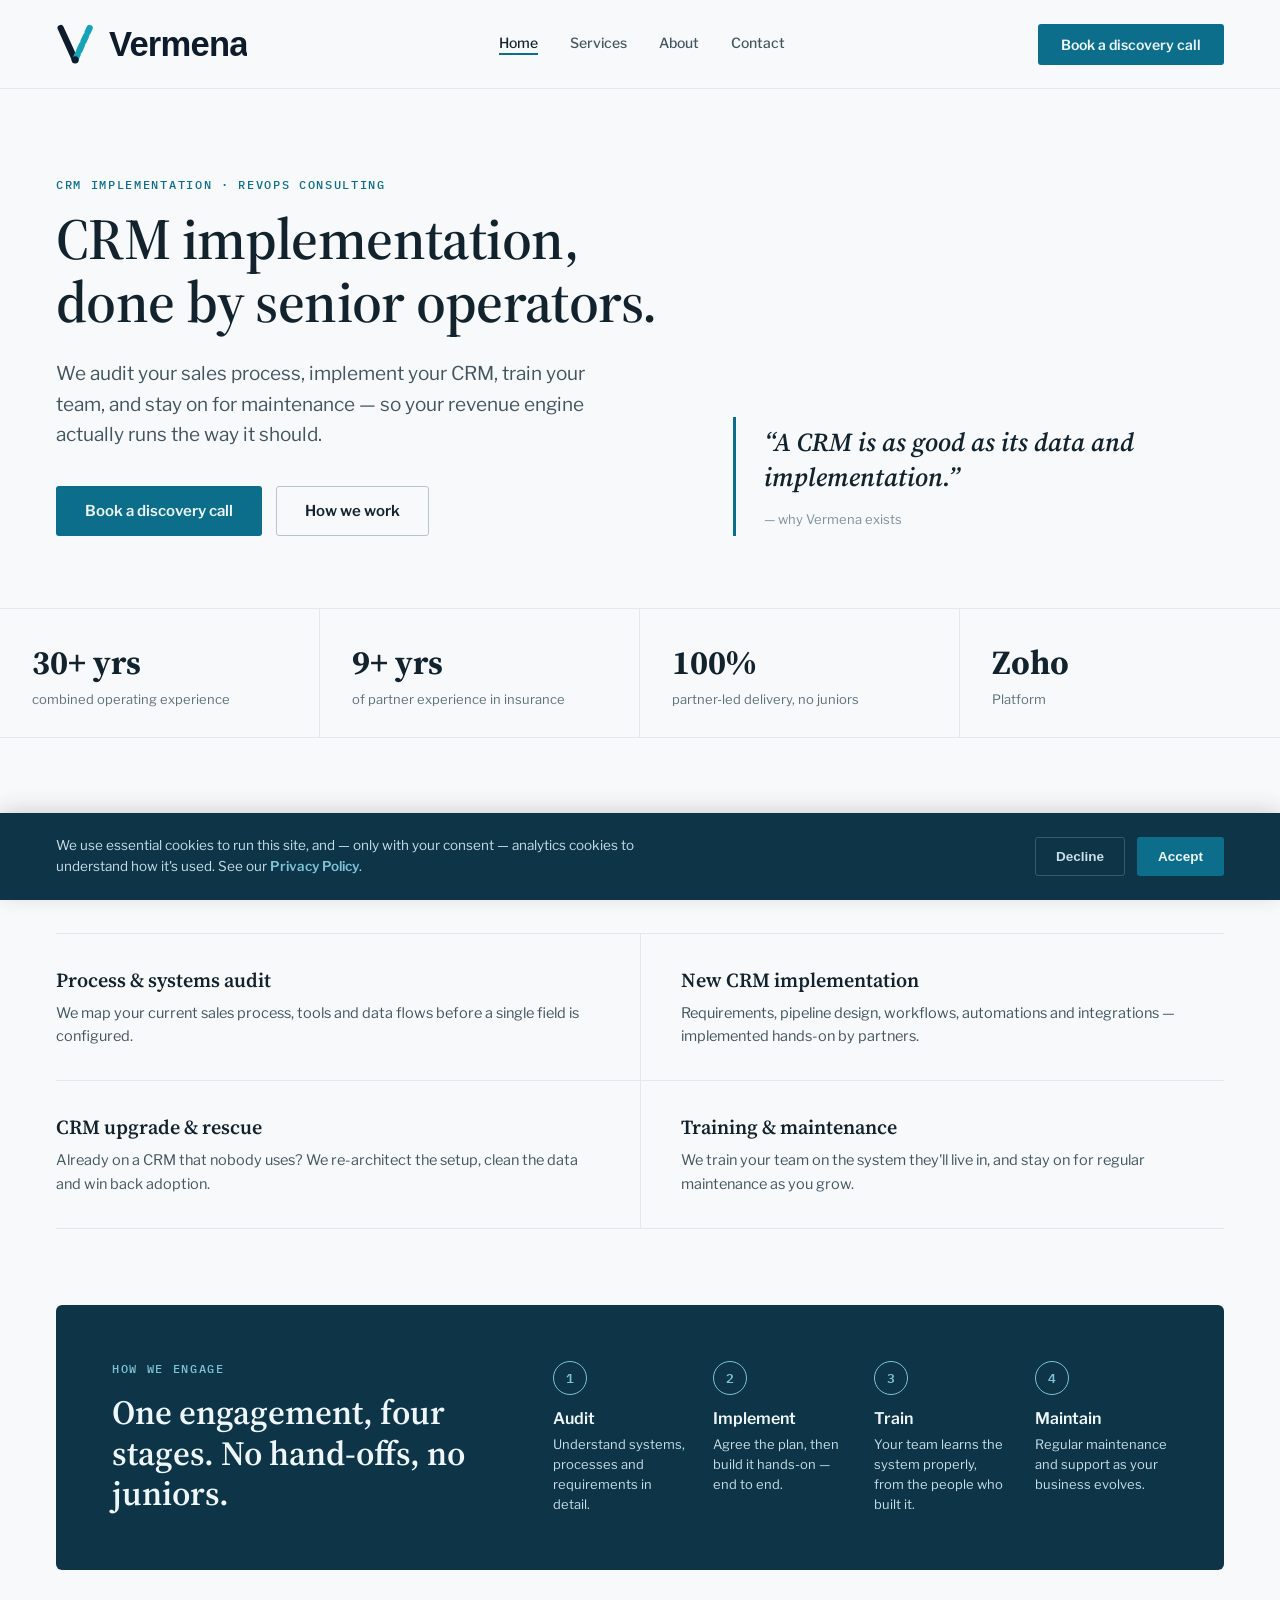
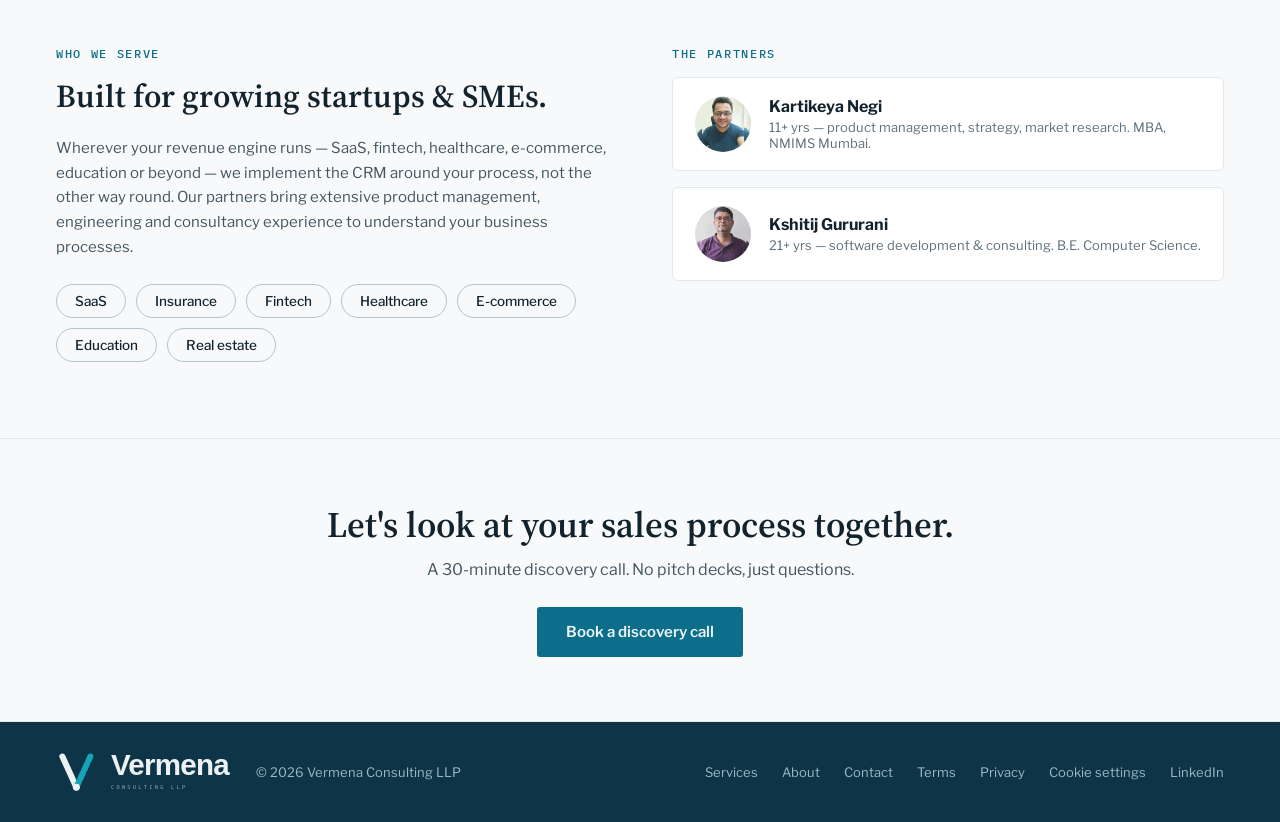
==== index.html @ 78767526 "Vermena website: Option 4 design, SEO, legal pages, Zoho CRM contact form" ====
<!DOCTYPE html>
<html lang="en">
<head>
<meta charset="utf-8">
<meta name="viewport" content="width=device-width, initial-scale=1">
<title>Vermena Consulting — CRM Implementation &amp; RevOps Consulting</title>
<meta name="description" content="CRM implementation, done by senior operators. We audit your sales process, implement your CRM, train your team, and stay on for maintenance.">
<meta name="robots" content="index, follow">
<link rel="canonical" href="https://vermena.in/">

<link rel="icon" type="image/svg+xml" href="assets/favicon.svg">
<link rel="icon" type="image/png" sizes="32x32" href="assets/favicon/favicon-32x32.png">
<link rel="icon" type="image/png" sizes="16x16" href="assets/favicon/favicon-16x16.png">
<link rel="shortcut icon" href="favicon.ico">
<link rel="apple-touch-icon" sizes="180x180" href="assets/favicon/apple-touch-icon.png">
<link rel="manifest" href="site.webmanifest">
<meta name="theme-color" content="#0d6e8c">

<meta property="og:type" content="website">
<meta property="og:site_name" content="Vermena Consulting">
<meta property="og:locale" content="en_IN">
<meta property="og:url" content="https://vermena.in/">
<meta property="og:title" content="Vermena Consulting — CRM Implementation &amp; RevOps Consulting">
<meta property="og:description" content="CRM implementation, done by senior operators. We audit your sales process, implement your CRM, train your team, and stay on for maintenance.">
<meta property="og:image" content="https://vermena.in/assets/og-image.png">
<meta property="og:image:width" content="1200">
<meta property="og:image:height" content="630">
<meta property="og:image:alt" content="Vermena Consulting — CRM implementation, done by senior operators.">

<meta name="twitter:card" content="summary_large_image">
<meta name="twitter:title" content="Vermena Consulting — CRM Implementation &amp; RevOps Consulting">
<meta name="twitter:description" content="CRM implementation, done by senior operators. We audit your sales process, implement your CRM, train your team, and stay on for maintenance.">
<meta name="twitter:image" content="https://vermena.in/assets/og-image.png">

<link rel="preconnect" href="https://fonts.googleapis.com">
<link href="https://fonts.googleapis.com/css2?family=Source+Serif+4:opsz,wght@8..60,400;8..60,600;8..60,700&family=Libre+Franklin:wght@400;500;600;700&family=IBM+Plex+Mono:wght@400;500;600&display=swap" rel="stylesheet">
<link rel="stylesheet" href="css/style.css">
</head>
<body>

<header class="site-header">
  <a class="logo" href="index.html"><img src="assets/vermena-logo.svg" alt="Vermena Consulting"></a>
  <nav class="site-nav">
    <a href="index.html" class="active">Home</a>
    <a href="services.html">Services</a>
    <a href="about.html">About</a>
    <a href="contact.html">Contact</a>
  </nav>
  <a href="contact.html" class="btn btn-primary btn-small">Book a discovery call</a>
</header>

<section class="hero">
  <div>
    <div class="eyebrow">CRM IMPLEMENTATION · REVOPS CONSULTING</div>
    <h1>CRM implementation, done by senior operators.</h1>
    <p class="lead">We audit your sales process, implement your CRM, train your team, and stay on for maintenance — so your revenue engine actually runs the way it should.</p>
    <div class="hero-actions">
      <a href="contact.html" class="btn btn-primary">Book a discovery call</a>
      <a href="#how-we-engage" class="btn btn-outline">How we work</a>
    </div>
  </div>
  <div class="hero-quote">
    <p>&ldquo;A CRM is as good as its data and implementation.&rdquo;</p>
    <span>— why Vermena exists</span>
  </div>
</section>

<div class="stat-bar grid-4">
  <div class="stat"><div class="num">30+ yrs</div><div class="label">combined operating experience</div></div>
  <div class="stat"><div class="num">9+ yrs</div><div class="label">of partner experience in insurance</div></div>
  <div class="stat"><div class="num">100%</div><div class="label">partner-led delivery, no juniors</div></div>
  <div class="stat"><div class="num">Zoho</div><div class="label">Platform</div></div>
</div>

<section class="section">
  <div class="eyebrow">WHAT WE DO</div>
  <h2 style="font:600 38px/1.15 'Source Serif 4',serif;margin:0 0 44px;max-width:620px">RevOps &amp; CRM services, end to end.</h2>
  <div class="grid-2" style="gap:0;border-top:1px solid var(--border)">
    <div class="service-cell">
      <h3>Process &amp; systems audit</h3>
      <p>We map your current sales process, tools and data flows before a single field is configured.</p>
    </div>
    <div class="service-cell">
      <h3>New CRM implementation</h3>
      <p>Requirements, pipeline design, workflows, automations and integrations — implemented hands-on by partners.</p>
    </div>
    <div class="service-cell">
      <h3>CRM upgrade &amp; rescue</h3>
      <p>Already on a CRM that nobody uses? We re-architect the setup, clean the data and win back adoption.</p>
    </div>
    <div class="service-cell">
      <h3>Training &amp; maintenance</h3>
      <p>We train your team on the system they'll live in, and stay on for regular maintenance as you grow.</p>
    </div>
  </div>
</section>

<section class="section" style="padding-top:0" id="how-we-engage">
  <div class="navy-panel engage-banner">
    <div>
      <div class="eyebrow eyebrow--on-navy">HOW WE ENGAGE</div>
      <h2>One engagement, four stages. No hand-offs, no juniors.</h2>
    </div>
    <div class="engage-steps">
      <div><div class="num-circle">1</div><div class="step-title">Audit</div><p>Understand systems, processes and requirements in detail.</p></div>
      <div><div class="num-circle">2</div><div class="step-title">Implement</div><p>Agree the plan, then build it hands-on — end to end.</p></div>
      <div><div class="num-circle">3</div><div class="step-title">Train</div><p>Your team learns the system properly, from the people who built it.</p></div>
      <div><div class="num-circle">4</div><div class="step-title">Maintain</div><p>Regular maintenance and support as your business evolves.</p></div>
    </div>
  </div>
</section>

<section class="section" style="padding-top:0">
  <div class="grid-2">
    <div>
      <div class="eyebrow">WHO WE SERVE</div>
      <h2 style="font:600 32px/1.2 'Source Serif 4',serif;margin:0 0 20px">Built for growing startups &amp; SMEs.</h2>
      <p style="font-size:15px;line-height:1.65;color:var(--muted);margin:0 0 24px">Wherever your revenue engine runs — SaaS, fintech, healthcare, e-commerce, education or beyond — we implement the CRM around your process, not the other way round. Our partners bring extensive product management, engineering and consultancy experience to understand your business processes.</p>
      <div style="display:flex;flex-wrap:wrap;gap:10px">
        <span class="pill">SaaS</span>
        <span class="pill">Insurance</span>
        <span class="pill">Fintech</span>
        <span class="pill">Healthcare</span>
        <span class="pill">E-commerce</span>
        <span class="pill">Education</span>
        <span class="pill">Real estate</span>
      </div>
    </div>
    <div>
      <div class="eyebrow">THE PARTNERS</div>
      <div style="display:grid;gap:16px">
        <div class="partner-row">
          <img src="assets/kartikeya.jpeg" alt="Kartikeya Negi">
          <div><div class="name">Kartikeya Negi</div><div class="role">11+ yrs — product management, strategy, market research. MBA, NMIMS Mumbai.</div></div>
        </div>
        <div class="partner-row">
          <img src="assets/kshitij.jpeg" alt="Kshitij Gururani">
          <div><div class="name">Kshitij Gururani</div><div class="role">21+ yrs — software development &amp; consulting. B.E. Computer Science.</div></div>
        </div>
      </div>
    </div>
  </div>
</section>

<section class="section--bordered section--tight section--center" style="border-top:1px solid var(--border)">
  <div class="cta-band">
    <h2>Let's look at your sales process together.</h2>
    <p>A 30-minute discovery call. No pitch decks, just questions.</p>
    <a href="contact.html" class="btn btn-primary">Book a discovery call</a>
  </div>
</section>

<footer class="site-footer">
  <div class="footer-brand">
    <img src="assets/vermena-logo-full-light.svg" alt="Vermena Consulting LLP">
    <span>© 2026 Vermena Consulting LLP</span>
  </div>
  <div class="footer-links">
    <a href="services.html">Services</a>
    <a href="about.html">About</a>
    <a href="contact.html">Contact</a>
    <a href="terms.html">Terms</a>
    <a href="privacy.html">Privacy</a>
    <a href="#" onclick="window.vermenaOpenCookieSettings(event)">Cookie settings</a>
    <a href="https://www.linkedin.com/company/vermena-consulting" target="_blank" rel="noopener">LinkedIn</a>
  </div>
</footer>

<div id="cookie-banner" class="cookie-banner" hidden role="dialog" aria-label="Cookie consent">
  <p>We use essential cookies to run this site, and — only with your consent — analytics cookies to understand how it's used. See our <a href="privacy.html">Privacy Policy</a>.</p>
  <div class="cookie-banner-actions">
    <button type="button" id="cookie-decline" class="btn btn-outline">Decline</button>
    <button type="button" id="cookie-accept" class="btn btn-primary">Accept</button>
  </div>
</div>
<script src="js/cookie-consent.js"></script>

</body>
</html>
---- css/style.css ----
/* ===== Vermena Consulting — Option 4 design system ===== */

:root{
  --bg:#f7f9fa;
  --text:#13232e;
  --muted:#43555f;
  --muted-2:#5d707b;
  --muted-3:#7e909b;
  --border:#e2e9ed;
  --input-border:#d4dde2;
  --pill-border:#b6c4cc;
  --teal:#0d6e8c;
  --navy:#0d3547;
  --navy-text:#eef6f9;
  --navy-muted:#c8dee8;
  --navy-accent:#7fc2d8;
  --footer-muted:#9db8c4;
  --white:#fff;
}

*{box-sizing:border-box}
html{scroll-behavior:smooth}
body{
  margin:0;
  background:var(--bg);
  color:var(--text);
  font-family:'Libre Franklin',sans-serif;
}
a{color:inherit}
img{max-width:100%}

.eyebrow{
  font:500 12px 'IBM Plex Mono',monospace;
  letter-spacing:.14em;
  color:var(--teal);
  margin-bottom:16px;
  text-transform:uppercase;
}
.eyebrow--on-navy{color:var(--navy-accent)}

.btn{
  display:inline-block;
  text-decoration:none;
  font-size:15px;
  font-weight:600;
  padding:15px 28px;
  border-radius:3px;
  border:1px solid transparent;
  cursor:pointer;
}
.btn-primary{background:var(--teal);color:var(--navy-text)}
.btn-primary:hover{opacity:.9}
.btn-outline{color:var(--text);border-color:var(--pill-border);background:transparent}
.btn-outline:hover{background:rgba(0,0,0,.03)}
.btn-small{font-size:14px;padding:11px 22px}

/* Header */
.site-header{
  display:flex;
  align-items:center;
  justify-content:space-between;
  padding:22px 56px;
  border-bottom:1px solid var(--border);
  flex-wrap:wrap;
  gap:16px;
}
.site-header .logo img{height:44px;display:block}
.site-nav{
  display:flex;
  gap:32px;
  font-size:14px;
  font-weight:500;
  flex-wrap:wrap;
}
.site-nav a{text-decoration:none;color:var(--muted)}
.site-nav a.active{color:var(--text);border-bottom:2px solid var(--teal);padding-bottom:2px}

/* Footer */
.site-footer{
  background:var(--navy);
  color:var(--footer-muted);
  padding:28px 56px;
  display:flex;
  justify-content:space-between;
  align-items:center;
  font-size:13px;
  flex-wrap:wrap;
  gap:16px;
}
.site-footer .footer-brand{display:flex;align-items:center;gap:18px}
.site-footer .footer-brand img{height:44px;display:block}
.site-footer .footer-links{display:flex;gap:24px;flex-wrap:wrap}
.site-footer a{text-decoration:none;color:var(--footer-muted)}

/* Sections & layout helpers */
.section{padding:76px 56px}
.section--bordered{border-bottom:1px solid var(--border)}
.section--tight{padding:64px 56px}
.section--center{text-align:center}

.grid-2{display:grid;grid-template-columns:1fr 1fr;gap:64px}
.grid-4{display:grid;grid-template-columns:repeat(4,1fr)}

h1,h2,h3{font-family:'Source Serif 4',serif;margin:0}

.navy-panel{
  background:var(--navy);
  color:var(--navy-text);
  border-radius:6px;
  padding:56px;
}

.pill{
  border:1px solid var(--pill-border);
  border-radius:999px;
  padding:8px 18px;
  font-size:13.5px;
  font-weight:500;
  display:inline-block;
}

.card{
  background:var(--white);
  border:1px solid var(--border);
  border-radius:6px;
}

/* ---- Hero (home & about) ---- */
.hero{
  padding:88px 56px 72px;
  display:grid;
  grid-template-columns:1.25fr 1fr;
  gap:64px;
  align-items:end;
}
.hero h1{font:600 58px/1.08 'Source Serif 4',serif;letter-spacing:-.01em;margin:0 0 26px}
.hero p.lead{font-size:19px;line-height:1.6;color:var(--muted);margin:0 0 36px;max-width:540px}
.hero-actions{display:flex;gap:14px;flex-wrap:wrap}
.hero-quote{border-left:3px solid var(--teal);padding:8px 0 8px 28px}
.hero-quote p{font:600 26px/1.35 'Source Serif 4',serif;font-style:italic;margin:0 0 14px}
.hero-quote span{font-size:13px;color:var(--muted-3)}

/* ---- Stat bar (home) ---- */
.stat-bar{border-top:1px solid var(--border);border-bottom:1px solid var(--border)}
.stat-bar .stat{padding:30px 32px;border-right:1px solid var(--border)}
.stat-bar .stat:last-child{border-right:none}
.stat .num{font:700 34px 'Source Serif 4',serif}
.stat .label{font-size:13px;color:var(--muted-2);margin-top:6px}

/* ---- What we do grid (home) ---- */
.service-cell{padding:32px 40px 32px 0;border-bottom:1px solid var(--border)}
.service-cell:nth-child(even){padding:32px 0 32px 40px;border-left:1px solid var(--border)}
.service-cell h3{font:600 20px 'Source Serif 4',serif;margin:0 0 8px}
.service-cell p{font-size:14.5px;line-height:1.6;color:var(--muted);margin:0}

/* ---- Engagement banner (numbered steps) ---- */
.engage-banner{display:grid;grid-template-columns:1fr 1.6fr;gap:56px}
.engage-banner h2{font:600 34px/1.2 'Source Serif 4',serif}
.engage-steps{display:grid;grid-template-columns:repeat(4,1fr);gap:28px}
.engage-steps .num-circle{
  width:34px;height:34px;border:1.5px solid var(--navy-accent);border-radius:50%;
  display:flex;align-items:center;justify-content:center;
  font:600 13px 'IBM Plex Mono',monospace;color:var(--navy-accent);margin-bottom:14px;
}
.engage-steps .step-title{font-weight:600;font-size:16px;margin-bottom:6px}
.engage-steps p{font-size:13px;line-height:1.55;color:var(--navy-muted);margin:0}

/* ---- Partners ---- */
.partner-row{display:flex;gap:18px;align-items:center;border:1px solid var(--border);border-radius:6px;padding:18px 22px;background:var(--white)}
.partner-row img{width:56px;height:56px;border-radius:50%;object-fit:cover;flex:none}
.partner-row .name{font-weight:700;font-size:16px}
.partner-row .role{font-size:13px;color:var(--muted-2);margin-top:3px}

.partner-card{background:var(--white);border:1px solid var(--border);border-radius:6px;padding:36px}
.partner-card img{width:96px;height:96px;border-radius:50%;object-fit:cover;display:block;margin-bottom:22px}
.partner-card h3{font:600 24px 'Source Serif 4',serif;margin:0 0 6px}
.partner-card .role{font-size:13.5px;color:var(--teal);font-weight:600;margin-bottom:16px}
.partner-card p{font-size:14.5px;line-height:1.65;color:var(--muted);margin:0 0 18px}
.partner-card .tags{display:flex;gap:10px;flex-wrap:wrap}
.partner-card .tags .pill{padding:6px 14px;font-size:12.5px}

/* ---- CTA band ---- */
.cta-band h2{font:600 36px/1.2 'Source Serif 4',serif;margin:0 0 14px}
.cta-band p{font-size:16px;color:var(--muted);margin:0 0 28px}

/* ---- Services page ---- */
.services-hero{padding:80px 56px 64px}
.services-hero h1{font:600 52px/1.1 'Source Serif 4',serif;letter-spacing:-.01em;margin:0 0 22px;max-width:760px}
.services-hero p{font-size:18px;line-height:1.6;color:var(--muted);margin:0;max-width:620px}

.service-row{display:grid;grid-template-columns:180px 1fr;gap:48px;padding:48px 0;border-bottom:1px solid var(--border)}
.service-row:first-child{padding-top:0}
.service-row:last-child{border-bottom:none;padding-bottom:0}
.service-row .tag{font:500 12px 'IBM Plex Mono',monospace;letter-spacing:.14em;color:var(--teal);padding-top:6px}
.service-row .service-detail{display:grid;grid-template-columns:1fr 1fr;gap:48px}
.service-row h2{font:600 30px/1.15 'Source Serif 4',serif;margin:0 0 14px}
.service-row .service-detail > div:first-child p{font-size:15px;line-height:1.65;color:var(--muted);margin:0}
.checklist{display:grid;gap:10px;align-content:start}
.checklist div{display:flex;gap:12px;font-size:14.5px;background:var(--white);border:1px solid var(--border);border-radius:6px;padding:13px 18px}
.checklist span{color:var(--teal);font-weight:700}

/* ---- About page ---- */
.about-hero{padding:80px 56px 64px;display:grid;grid-template-columns:1.3fr 1fr;gap:64px;align-items:end}
.about-hero h1{font:600 50px/1.1 'Source Serif 4',serif;margin:0 0 22px;letter-spacing:-.01em}
.about-hero p.lead{font-size:17px;line-height:1.65;color:var(--muted);margin:0;max-width:560px}
.about-quote{border-left:3px solid var(--teal);padding:8px 0 8px 28px}
.about-quote p{font:600 24px/1.4 'Source Serif 4',serif;font-style:italic;margin:0 0 14px}
.about-quote span{font-size:13px;color:var(--muted-3)}

.how-we-work{display:grid;grid-template-columns:1fr 1.4fr;gap:56px;align-items:center}
.how-we-work h2{font:600 32px/1.2 'Source Serif 4',serif}
.how-we-work ul{display:grid;gap:18px;list-style:none;margin:0;padding:0}
.how-we-work li{display:flex;gap:16px;font-size:15px;line-height:1.6;color:var(--navy-muted)}
.how-we-work li .n{color:var(--navy-accent);font-weight:700;flex:none}

/* ---- Contact page ---- */
.contact-grid{padding:80px 56px;display:grid;grid-template-columns:1fr 1.1fr;gap:72px}
.contact-grid h1{font:600 48px/1.12 'Source Serif 4',serif;margin:0 0 22px;letter-spacing:-.01em}
.contact-grid > div:first-child > p.lead{font-size:17px;line-height:1.65;color:var(--muted);margin:0 0 36px}
.contact-methods{display:grid;gap:14px;margin-bottom:36px}
.contact-method{display:flex;gap:16px;align-items:center;background:var(--white);border:1px solid var(--border);border-radius:6px;padding:18px 22px}
.contact-method .label{font:600 11px 'IBM Plex Mono',monospace;color:var(--teal);width:64px;flex:none}
.contact-method a,.contact-method .value{text-decoration:none;font-size:15px;font-weight:600;color:var(--text)}
.contact-note{border-left:3px solid var(--teal);padding:6px 0 6px 24px}
.contact-note p{font-size:14.5px;line-height:1.6;color:var(--muted);margin:0}
.contact-note a{color:var(--teal);font-weight:600}

.contact-form-card{background:var(--white);border:1px solid var(--border);border-radius:6px;padding:44px}
.contact-form-card h2{font:600 26px 'Source Serif 4',serif;margin:0 0 28px}
.form-grid{display:grid;gap:20px}
.form-row-2{display:grid;grid-template-columns:1fr 1fr;gap:20px}
.field label{display:block;font-size:13px;font-weight:600;margin-bottom:8px}
.field input,.field textarea{
  width:100%;
  border:1px solid var(--input-border);
  border-radius:4px;
  padding:13px 16px;
  font-size:14px;
  font-family:inherit;
  color:var(--text);
  background:var(--white);
}
.field textarea{resize:vertical;min-height:88px}
.field input::placeholder,.field textarea::placeholder{color:var(--muted-3)}
.form-note{font-size:12.5px;color:var(--muted-3);margin:0;text-align:center}

/* ===== Responsive ===== */
@media (max-width:900px){
  .hero,.about-hero,.contact-grid,.grid-2,.engage-banner,.how-we-work,.service-detail,.service-row{
    grid-template-columns:1fr !important;
  }
  .stat-bar{grid-template-columns:1fr 1fr}
  .engage-steps{grid-template-columns:1fr 1fr}
  .form-row-2{grid-template-columns:1fr}
  .service-cell:nth-child(even){border-left:none;padding-left:0}
  .service-cell{padding-right:0}
}
@media (max-width:600px){
  .site-header,.section,.hero,.about-hero,.contact-grid,.services-hero,.site-footer{padding-left:24px;padding-right:24px}
  .hero h1{font-size:38px}
  .services-hero h1{font-size:34px}
  .about-hero h1{font-size:34px}
  .contact-grid h1{font-size:32px}
  .stat-bar{grid-template-columns:1fr}
  .engage-steps{grid-template-columns:1fr}
  .navy-panel{padding:32px}
}

/* ===== Contact form validation & success states (spec 4c) ===== */
.field.has-error input,
.field.has-error textarea{
  border:1.5px solid #c0392b;
  background:#fdf6f5;
}
.field-error{
  display:none;
  font-size:12.5px;
  color:#c0392b;
  margin-top:6px;
}
.field.has-error .field-error{display:block}

.form-success{
  text-align:center;
  padding:56px 40px;
}
.form-success .check-circle{
  width:56px;height:56px;border-radius:50%;
  background:#e8f3ec;color:#2f7d4f;
  display:flex;align-items:center;justify-content:center;
  font-size:24px;font-weight:700;margin:0 auto 22px;
}
.form-success h2{font:600 26px 'Source Serif 4',serif;margin:0 0 12px}
.form-success p{font-size:14.5px;line-height:1.65;color:var(--muted);margin:0 0 24px}
.form-success a{color:var(--teal);font-size:14.5px;font-weight:600;text-decoration:none}
.honeypot-field{position:absolute;left:-9999px;top:-9999px;height:0;width:0;overflow:hidden}

/* ===== Cookie consent banner ===== */
.cookie-banner{
  position:fixed;
  left:0;right:0;bottom:0;
  z-index:1000;
  background:var(--navy);
  color:var(--navy-muted);
  padding:22px 56px;
  display:flex;
  align-items:center;
  justify-content:space-between;
  gap:32px;
  flex-wrap:wrap;
  box-shadow:0 -4px 20px rgba(0,0,0,.15);
}
.cookie-banner[hidden]{display:none}
.cookie-banner p{margin:0;font-size:13.5px;line-height:1.6;max-width:640px;color:var(--navy-muted)}
.cookie-banner a{color:var(--navy-accent);font-weight:600;text-decoration:none}
.cookie-banner-actions{display:flex;gap:12px;flex:none;flex-wrap:wrap}
.cookie-banner .btn{padding:11px 20px;font-size:13.5px}
.cookie-banner .btn-outline{border-color:#3a5a68;color:var(--navy-muted)}
.cookie-banner .btn-outline:hover{background:rgba(255,255,255,.06)}
@media (max-width:700px){
  .cookie-banner{padding:20px 24px;flex-direction:column;align-items:flex-start}
}

/* ===== 404 page ===== */
.error-page{
  min-height:60vh;
  display:flex;
  flex-direction:column;
  align-items:center;
  justify-content:center;
  text-align:center;
  padding:100px 24px;
}
.error-page .error-code{
  font:700 22px 'IBM Plex Mono',monospace;
  color:var(--teal);
  letter-spacing:.08em;
  margin-bottom:22px;
}
.error-page h1{font:600 42px/1.2 'Source Serif 4',serif;margin:0 0 16px}
.error-page p{font-size:16px;line-height:1.6;color:var(--muted);margin:0 0 32px;max-width:480px}

/* ===== Legal pages (Terms / Privacy) ===== */
.legal-doc{padding:64px 56px 96px;max-width:820px;margin:0 auto}
.legal-doc .eyebrow{margin-bottom:14px}
.legal-doc h1{font:600 40px/1.15 'Source Serif 4',serif;margin:0 0 12px}
.legal-doc .updated{font-size:13px;color:var(--muted-3);margin:0 0 44px}
.legal-doc h2{font:600 22px 'Source Serif 4',serif;margin:40px 0 14px}
.legal-doc p{font-size:15.5px;line-height:1.7;color:var(--muted);margin:0 0 14px}
.legal-doc p strong{color:var(--text)}
.legal-doc a{color:var(--teal);font-weight:600;text-decoration:none}
@media (max-width:700px){
  .legal-doc{padding:48px 24px 72px}
  .legal-doc h1{font-size:32px}
}
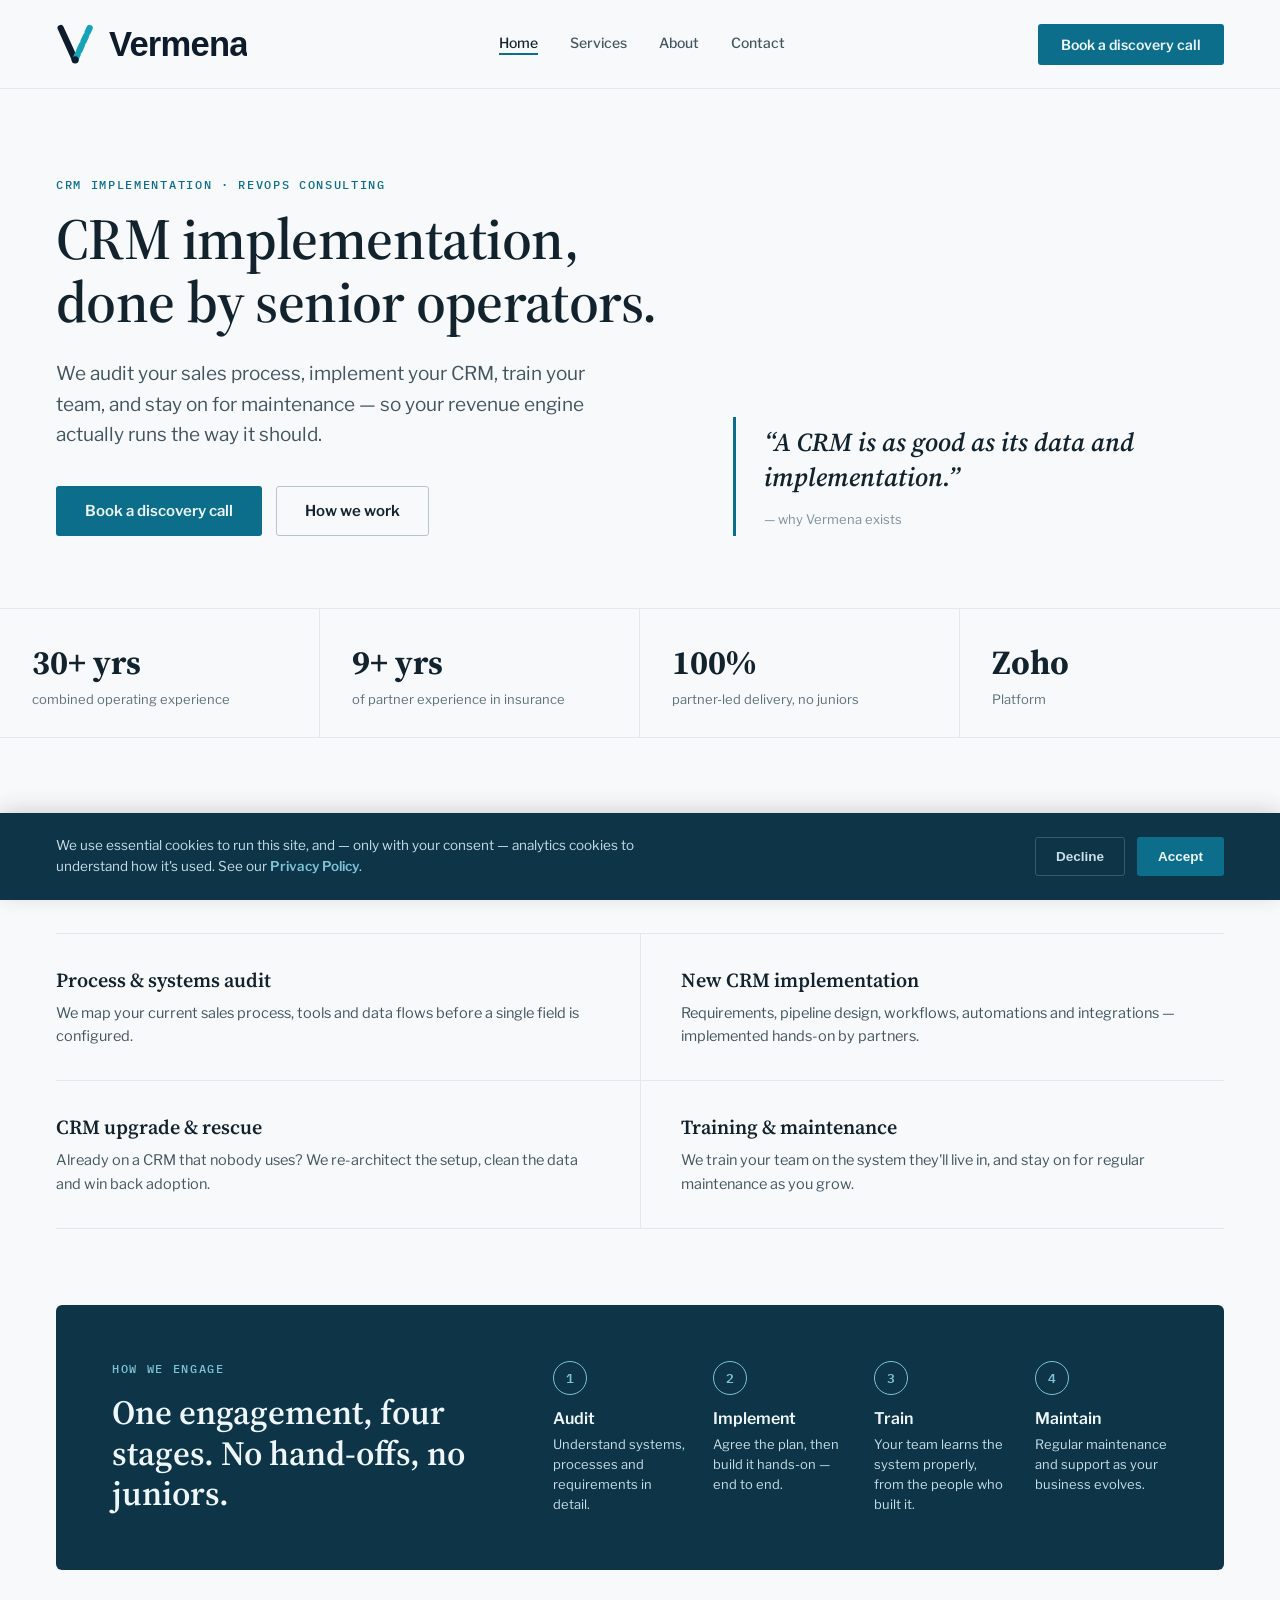
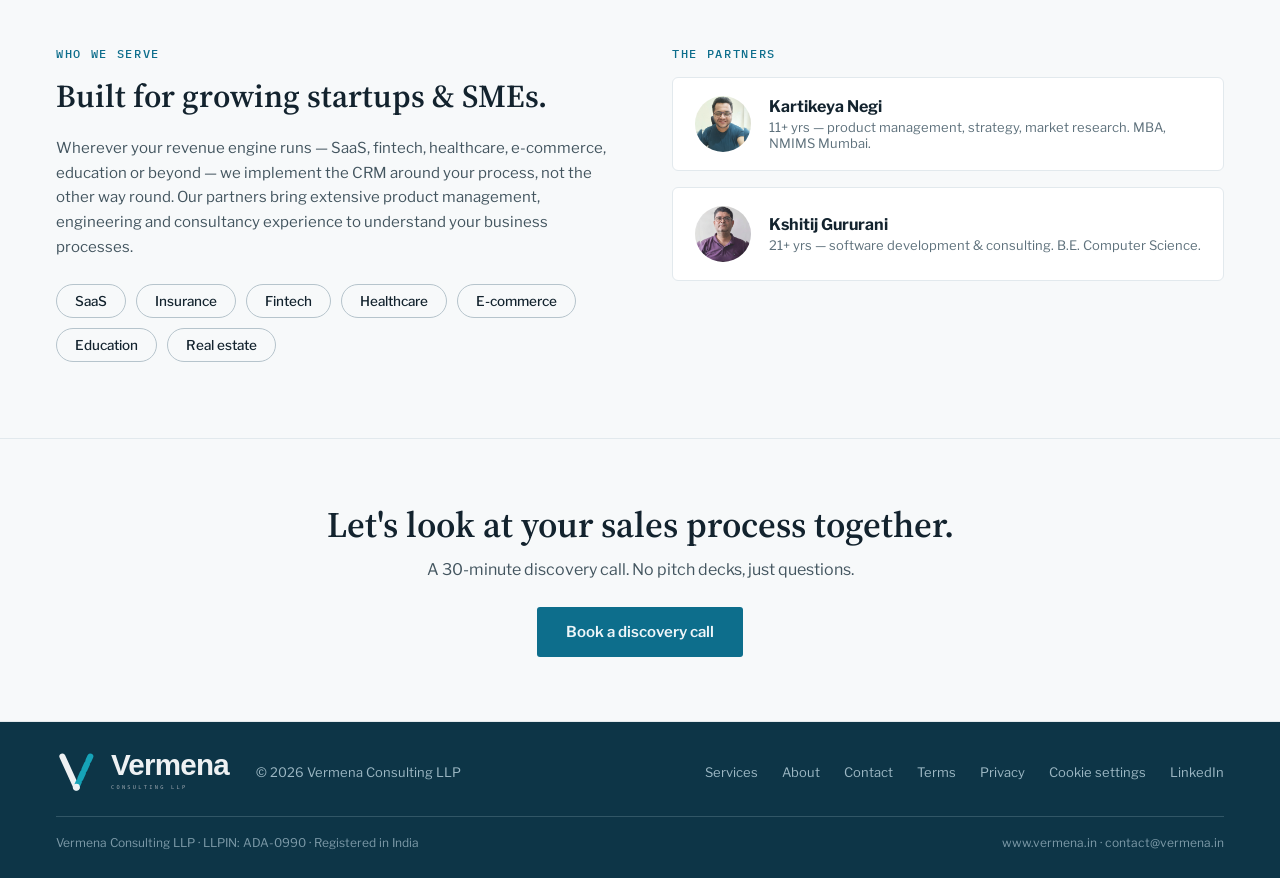
==== commit 203dc87b: "Cal.com scheduling CTAs, mobile nav, and LLPIN footer (v1.1) - All "Book a discovery call" CTAs (hea" ====
--- a/index.html
+++ b/index.html
@@ -3,6 +3,21 @@
 <head>
 <meta charset="utf-8">
 <meta name="viewport" content="width=device-width, initial-scale=1">
+<!-- Google Tag Manager — loads only if the visitor already accepted cookies (see js/cookie-consent.js); this is not GTM's default unconditional snippet, it's consent-gated on purpose -->
+<script>
+(function(){try{
+var p=new URLSearchParams(location.search);
+if(p.get('internal')==='1'){localStorage.setItem('vermena_internal_traffic','true');}
+var isInternal=localStorage.getItem('vermena_internal_traffic')==='true';
+if(!isInternal&&localStorage.getItem('vermena_cookie_consent')==='accepted'){
+window.dataLayer=window.dataLayer||[];
+window.dataLayer.push({'gtm.start':new Date().getTime(),event:'gtm.js'});
+var j=document.createElement('script');j.async=true;
+j.src='https://www.googletagmanager.com/gtm.js?id=GTM-KXFGPZDN';
+document.head.appendChild(j);window.__vermenaGtmLoaded=true;
+}}catch(e){}})();
+</script>
+<!-- End Google Tag Manager -->
 <title>Vermena Consulting — CRM Implementation &amp; RevOps Consulting</title>
 <meta name="description" content="CRM implementation, done by senior operators. We audit your sales process, implement your CRM, train your team, and stay on for maintenance.">
 <meta name="robots" content="index, follow">
@@ -46,8 +61,21 @@
     <a href="about.html">About</a>
     <a href="contact.html">Contact</a>
   </nav>
-  <a href="contact.html" class="btn btn-primary btn-small">Book a discovery call</a>
+  <div class="header-actions">
+    <a href="https://cal.com/kartikeyanegi/30min" class="btn btn-primary btn-small" target="_blank" rel="noopener">Book a discovery call</a>
+    <button type="button" class="menu-toggle" id="menu-toggle" aria-label="Menu" aria-expanded="false" aria-controls="mobile-menu">
+      <span></span><span></span><span></span>
+    </button>
+  </div>
 </header>
+
+<div class="mobile-menu" id="mobile-menu" hidden>
+  <a href="index.html">Home</a>
+  <a href="services.html">Services</a>
+  <a href="about.html">About</a>
+  <a href="contact.html">Contact</a>
+  <a href="https://cal.com/kartikeyanegi/30min" class="btn btn-primary" target="_blank" rel="noopener">Book a discovery call</a>
+</div>
 
 <section class="hero">
   <div>
@@ -55,7 +83,7 @@
     <h1>CRM implementation, done by senior operators.</h1>
     <p class="lead">We audit your sales process, implement your CRM, train your team, and stay on for maintenance — so your revenue engine actually runs the way it should.</p>
     <div class="hero-actions">
-      <a href="contact.html" class="btn btn-primary">Book a discovery call</a>
+      <a href="https://cal.com/kartikeyanegi/30min" class="btn btn-primary" target="_blank" rel="noopener">Book a discovery call</a>
       <a href="#how-we-engage" class="btn btn-outline">How we work</a>
     </div>
   </div>
@@ -146,11 +174,12 @@
   <div class="cta-band">
     <h2>Let's look at your sales process together.</h2>
     <p>A 30-minute discovery call. No pitch decks, just questions.</p>
-    <a href="contact.html" class="btn btn-primary">Book a discovery call</a>
+    <a href="https://cal.com/kartikeyanegi/30min" class="btn btn-primary" target="_blank" rel="noopener">Book a discovery call</a>
   </div>
 </section>
 
 <footer class="site-footer">
+<div class="footer-top">
   <div class="footer-brand">
     <img src="assets/vermena-logo-full-light.svg" alt="Vermena Consulting LLP">
     <span>© 2026 Vermena Consulting LLP</span>
@@ -164,6 +193,11 @@
     <a href="#" onclick="window.vermenaOpenCookieSettings(event)">Cookie settings</a>
     <a href="https://www.linkedin.com/company/vermena-consulting" target="_blank" rel="noopener">LinkedIn</a>
   </div>
+</div>
+<div class="footer-legal">
+  <span>Vermena Consulting LLP &middot; LLPIN: ADA-0990 &middot; Registered in India</span>
+  <span>www.vermena.in &middot; contact@vermena.in</span>
+</div>
 </footer>
 
 <div id="cookie-banner" class="cookie-banner" hidden role="dialog" aria-label="Cookie consent">
@@ -174,6 +208,7 @@
   </div>
 </div>
 <script src="js/cookie-consent.js"></script>
+<script src="js/mobile-nav.js"></script>
 
 </body>
 </html>
--- a/css/style.css
+++ b/css/style.css
@@ -56,10 +56,14 @@
 
 /* Header */
 .site-header{
+  position:sticky;
+  top:0;
+  z-index:50;
   display:flex;
   align-items:center;
   justify-content:space-between;
   padding:22px 56px;
+  background:var(--bg);
   border-bottom:1px solid var(--border);
   flex-wrap:wrap;
   gap:16px;
@@ -74,16 +78,44 @@
 }
 .site-nav a{text-decoration:none;color:var(--muted)}
 .site-nav a.active{color:var(--text);border-bottom:2px solid var(--teal);padding-bottom:2px}
+
+.header-actions{display:flex;align-items:center;gap:12px}
+.menu-toggle{
+  display:none;
+  flex-direction:column;
+  justify-content:center;
+  gap:5px;
+  background:none;
+  border:none;
+  padding:12px 8px;
+  cursor:pointer;
+}
+.menu-toggle span{width:22px;height:2px;background:var(--text);display:block}
+
+.mobile-menu{display:none}
+.mobile-menu:not([hidden]){
+  display:grid;
+  position:sticky;
+  top:69px;
+  z-index:49;
+  background:var(--white);
+  border-bottom:1px solid var(--border);
+  padding:8px 0;
+}
+.mobile-menu a{text-decoration:none;color:var(--text);font-size:16px;font-weight:600;padding:15px 24px}
+.mobile-menu a.btn-primary{color:var(--navy-text);margin:8px 24px 14px;text-align:center;display:block}
 
 /* Footer */
 .site-footer{
   background:var(--navy);
   color:var(--footer-muted);
   padding:28px 56px;
+  font-size:13px;
+}
+.footer-top{
   display:flex;
   justify-content:space-between;
   align-items:center;
-  font-size:13px;
   flex-wrap:wrap;
   gap:16px;
 }
@@ -91,6 +123,17 @@
 .site-footer .footer-brand img{height:44px;display:block}
 .site-footer .footer-links{display:flex;gap:24px;flex-wrap:wrap}
 .site-footer a{text-decoration:none;color:var(--footer-muted)}
+.footer-legal{
+  display:flex;
+  justify-content:space-between;
+  gap:10px;
+  flex-wrap:wrap;
+  border-top:1px solid rgba(157,184,196,.25);
+  margin-top:22px;
+  padding-top:18px;
+  font-size:12px;
+  color:#7d9aa8;
+}
 
 /* Sections & layout helpers */
 .section{padding:76px 56px}
@@ -246,24 +289,37 @@
 
 /* ===== Responsive ===== */
 @media (max-width:900px){
+  .site-header,.section,.hero,.about-hero,.contact-grid,.services-hero,.site-footer{
+    padding-left:24px;
+    padding-right:24px;
+  }
   .hero,.about-hero,.contact-grid,.grid-2,.engage-banner,.how-we-work,.service-detail,.service-row{
     grid-template-columns:1fr !important;
+    gap:36px;
   }
+  .hero h1,.services-hero h1,.about-hero h1,.contact-grid h1{font-size:36px}
+  .hero p.lead,.services-hero p,.about-hero p.lead,.contact-grid>div:first-child>p.lead{font-size:16px}
+  .cta-band h2,.engage-banner h2,.how-we-work h2{font-size:27px}
   .stat-bar{grid-template-columns:1fr 1fr}
   .engage-steps{grid-template-columns:1fr 1fr}
   .form-row-2{grid-template-columns:1fr}
   .service-cell:nth-child(even){border-left:none;padding-left:0}
   .service-cell{padding-right:0}
+  .navy-panel,.partner-card{padding:28px 22px}
+
+  /* Mobile nav: hide the desktop links + header CTA, show the hamburger */
+  .site-nav{display:none}
+  .header-actions .btn{display:none}
+  .menu-toggle{display:flex}
+
+  .footer-top,.footer-brand,.footer-legal{
+    flex-direction:column;
+    align-items:flex-start;
+  }
 }
 @media (max-width:600px){
-  .site-header,.section,.hero,.about-hero,.contact-grid,.services-hero,.site-footer{padding-left:24px;padding-right:24px}
-  .hero h1{font-size:38px}
-  .services-hero h1{font-size:34px}
-  .about-hero h1{font-size:34px}
-  .contact-grid h1{font-size:32px}
   .stat-bar{grid-template-columns:1fr}
   .engage-steps{grid-template-columns:1fr}
-  .navy-panel{padding:32px}
 }
 
 /* ===== Contact form validation & success states (spec 4c) ===== */
@@ -293,6 +349,7 @@
 .form-success h2{font:600 26px 'Source Serif 4',serif;margin:0 0 12px}
 .form-success p{font-size:14.5px;line-height:1.65;color:var(--muted);margin:0 0 24px}
 .form-success a{color:var(--teal);font-size:14.5px;font-weight:600;text-decoration:none}
+.form-success a.btn-primary{color:var(--navy-text);font-size:15px}
 .honeypot-field{position:absolute;left:-9999px;top:-9999px;height:0;width:0;overflow:hidden}
 
 /* ===== Cookie consent banner ===== */
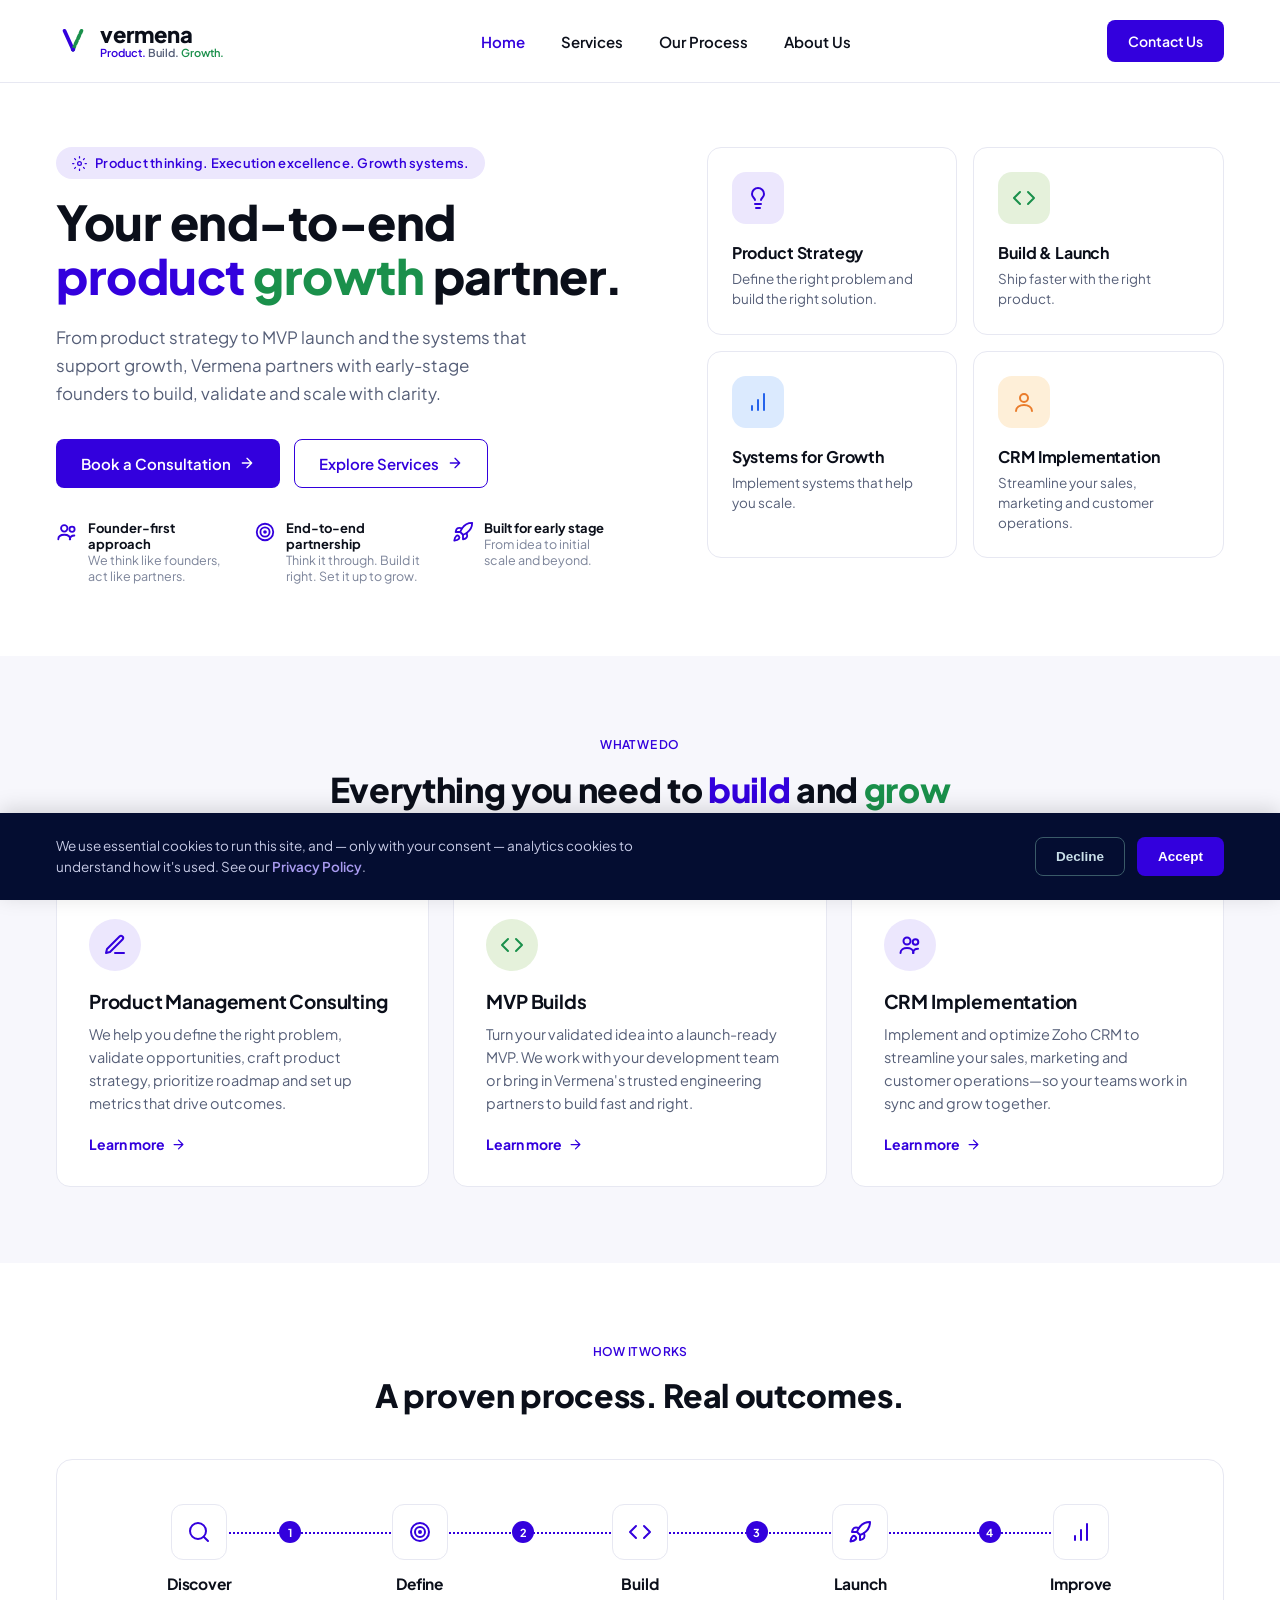
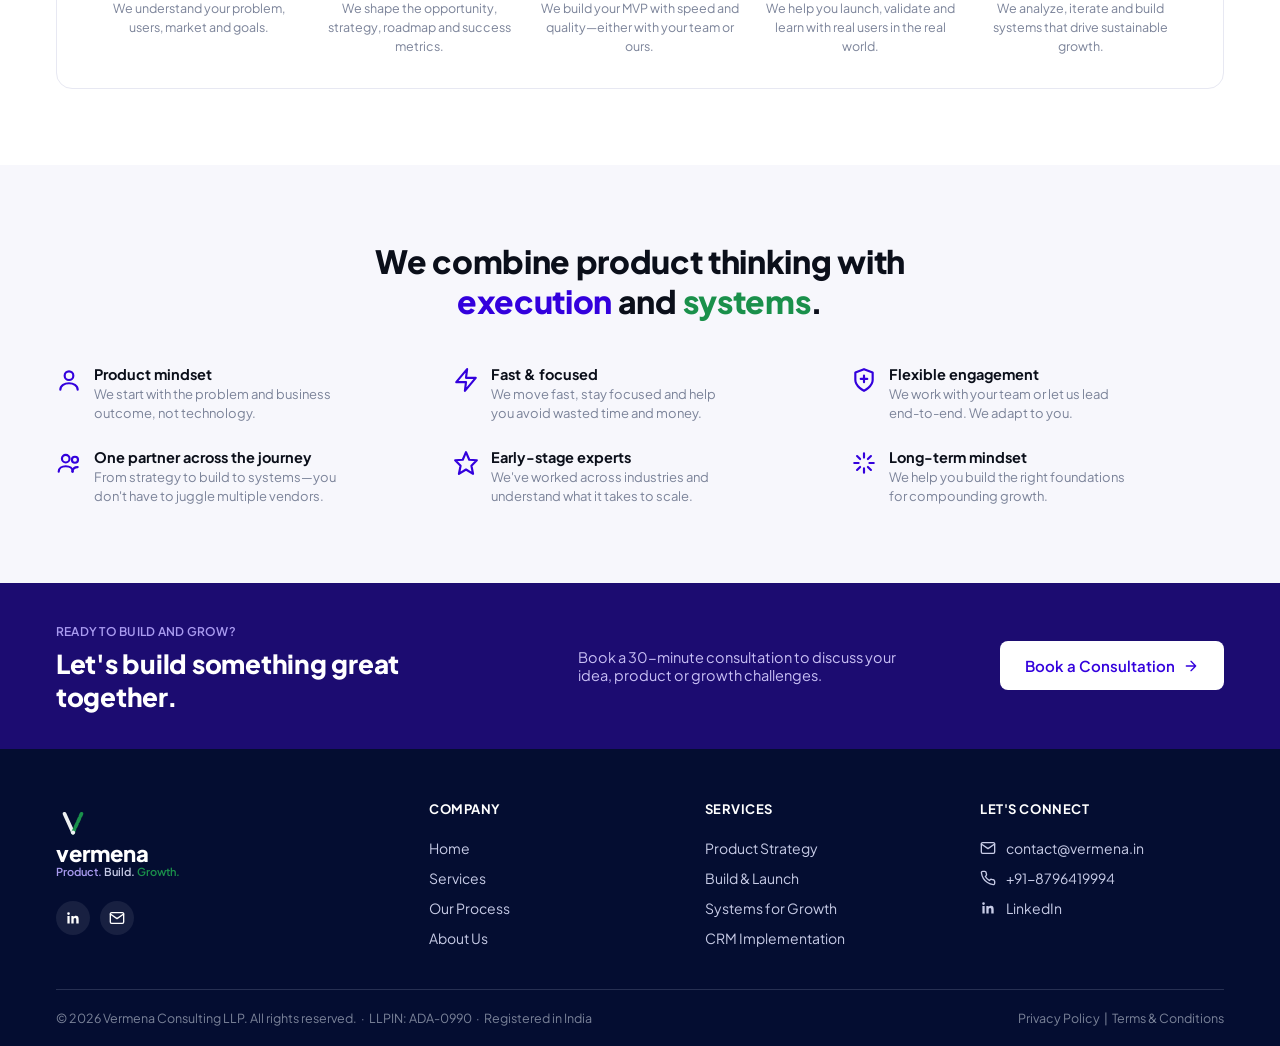
==== commit e168591e: "Redesign: end-to-end product growth partner (v2.0) Full visual and positioning redesign from the CRM" ====
--- a/index.html
+++ b/index.html
@@ -3,6 +3,7 @@
 <head>
 <meta charset="utf-8">
 <meta name="viewport" content="width=device-width, initial-scale=1">
+
 <!-- Google Tag Manager — loads only if the visitor already accepted cookies (see js/cookie-consent.js); this is not GTM's default unconditional snippet, it's consent-gated on purpose -->
 <script>
 (function(){try{
@@ -18,8 +19,9 @@
 }}catch(e){}})();
 </script>
 <!-- End Google Tag Manager -->
-<title>Vermena Consulting — CRM Implementation &amp; RevOps Consulting</title>
-<meta name="description" content="CRM implementation, done by senior operators. We audit your sales process, implement your CRM, train your team, and stay on for maintenance.">
+
+<title>Vermena — Your End-to-End Product Growth Partner</title>
+<meta name="description" content="From product strategy to MVP launch and the systems that support growth, Vermena partners with early-stage founders to build, validate and scale with clarity.">
 <meta name="robots" content="index, follow">
 <link rel="canonical" href="https://vermena.in/">
 
@@ -29,40 +31,46 @@
 <link rel="shortcut icon" href="favicon.ico">
 <link rel="apple-touch-icon" sizes="180x180" href="assets/favicon/apple-touch-icon.png">
 <link rel="manifest" href="site.webmanifest">
-<meta name="theme-color" content="#0d6e8c">
+<meta name="theme-color" content="#3300dd">
 
 <meta property="og:type" content="website">
-<meta property="og:site_name" content="Vermena Consulting">
+<meta property="og:site_name" content="Vermena">
 <meta property="og:locale" content="en_IN">
 <meta property="og:url" content="https://vermena.in/">
-<meta property="og:title" content="Vermena Consulting — CRM Implementation &amp; RevOps Consulting">
-<meta property="og:description" content="CRM implementation, done by senior operators. We audit your sales process, implement your CRM, train your team, and stay on for maintenance.">
+<meta property="og:title" content="Vermena — Your End-to-End Product Growth Partner">
+<meta property="og:description" content="From product strategy to MVP launch and the systems that support growth, Vermena partners with early-stage founders to build, validate and scale with clarity.">
 <meta property="og:image" content="https://vermena.in/assets/og-image.png">
 <meta property="og:image:width" content="1200">
 <meta property="og:image:height" content="630">
-<meta property="og:image:alt" content="Vermena Consulting — CRM implementation, done by senior operators.">
+<meta property="og:image:alt" content="Vermena — Your End-to-End Product Growth Partner">
 
 <meta name="twitter:card" content="summary_large_image">
-<meta name="twitter:title" content="Vermena Consulting — CRM Implementation &amp; RevOps Consulting">
-<meta name="twitter:description" content="CRM implementation, done by senior operators. We audit your sales process, implement your CRM, train your team, and stay on for maintenance.">
+<meta name="twitter:title" content="Vermena — Your End-to-End Product Growth Partner">
+<meta name="twitter:description" content="From product strategy to MVP launch and the systems that support growth, Vermena partners with early-stage founders to build, validate and scale with clarity.">
 <meta name="twitter:image" content="https://vermena.in/assets/og-image.png">
 
 <link rel="preconnect" href="https://fonts.googleapis.com">
-<link href="https://fonts.googleapis.com/css2?family=Source+Serif+4:opsz,wght@8..60,400;8..60,600;8..60,700&family=Libre+Franklin:wght@400;500;600;700&family=IBM+Plex+Mono:wght@400;500;600&display=swap" rel="stylesheet">
-<link rel="stylesheet" href="css/style.css">
+<link href="https://fonts.googleapis.com/css2?family=Plus+Jakarta+Sans:wght@400;500;600;700;800&display=swap" rel="stylesheet">
+<link rel="stylesheet" href="css/site.css">
 </head>
 <body>
 
 <header class="site-header">
-  <a class="logo" href="index.html"><img src="assets/vermena-logo.svg" alt="Vermena Consulting"></a>
+  <a class="logo" href="index.html">
+    <img src="assets/v-mark.svg" alt="">
+    <span class="logo-text">
+      <span class="logo-word">vermena</span>
+      <span class="logo-tagline"><span class="t1">Product.</span> <span class="t2">Build.</span> <span class="t3">Growth.</span></span>
+    </span>
+  </a>
   <nav class="site-nav">
     <a href="index.html" class="active">Home</a>
     <a href="services.html">Services</a>
-    <a href="about.html">About</a>
-    <a href="contact.html">Contact</a>
+    <a href="our-process.html">Our Process</a>
+    <a href="about.html">About Us</a>
   </nav>
   <div class="header-actions">
-    <a href="https://cal.com/kartikeyanegi/30min" class="btn btn-primary btn-small" target="_blank" rel="noopener">Book a discovery call</a>
+    <a href="contact.html" class="btn btn-primary btn-small">Contact Us</a>
     <button type="button" class="menu-toggle" id="menu-toggle" aria-label="Menu" aria-expanded="false" aria-controls="mobile-menu">
       <span></span><span></span><span></span>
     </button>
@@ -72,138 +80,215 @@
 <div class="mobile-menu" id="mobile-menu" hidden>
   <a href="index.html">Home</a>
   <a href="services.html">Services</a>
-  <a href="about.html">About</a>
-  <a href="contact.html">Contact</a>
-  <a href="https://cal.com/kartikeyanegi/30min" class="btn btn-primary" target="_blank" rel="noopener">Book a discovery call</a>
+  <a href="our-process.html">Our Process</a>
+  <a href="about.html">About Us</a>
+  <a href="contact.html" class="btn btn-primary">Contact Us</a>
 </div>
 
+<!-- ============ Hero ============ -->
 <section class="hero">
   <div>
-    <div class="eyebrow">CRM IMPLEMENTATION · REVOPS CONSULTING</div>
-    <h1>CRM implementation, done by senior operators.</h1>
-    <p class="lead">We audit your sales process, implement your CRM, train your team, and stay on for maintenance — so your revenue engine actually runs the way it should.</p>
+    <div class="eyebrow eyebrow--pill">
+      <svg viewBox="0 0 24 24" fill="none" stroke="currentColor" stroke-width="2" stroke-linecap="round" stroke-linejoin="round" width="15" height="15"><circle cx="12" cy="12" r="3"/><path d="M12 1v2M12 21v2M4.2 4.2l1.4 1.4M18.4 18.4l1.4 1.4M1 12h2M21 12h2M4.2 19.8l1.4-1.4M18.4 5.6l1.4-1.4"/></svg>
+      Product thinking. Execution excellence. Growth systems.
+    </div>
+    <h1>Your end-to-end<br><span class="accent-purple">product</span> <span class="accent-green">growth</span> partner.</h1>
+    <p class="lead">From product strategy to MVP launch and the systems that support growth, Vermena partners with early-stage founders to build, validate and scale with clarity.</p>
     <div class="hero-actions">
-      <a href="https://cal.com/kartikeyanegi/30min" class="btn btn-primary" target="_blank" rel="noopener">Book a discovery call</a>
-      <a href="#how-we-engage" class="btn btn-outline">How we work</a>
-    </div>
-  </div>
-  <div class="hero-quote">
-    <p>&ldquo;A CRM is as good as its data and implementation.&rdquo;</p>
-    <span>— why Vermena exists</span>
-  </div>
-</section>
-
-<div class="stat-bar grid-4">
-  <div class="stat"><div class="num">30+ yrs</div><div class="label">combined operating experience</div></div>
-  <div class="stat"><div class="num">9+ yrs</div><div class="label">of partner experience in insurance</div></div>
-  <div class="stat"><div class="num">100%</div><div class="label">partner-led delivery, no juniors</div></div>
-  <div class="stat"><div class="num">Zoho</div><div class="label">Platform</div></div>
+      <a href="https://cal.com/kartikeyanegi/30min" class="btn btn-primary" target="_blank" rel="noopener">Book a Consultation
+        <svg viewBox="0 0 24 24" fill="none" stroke="currentColor" stroke-width="2" stroke-linecap="round" stroke-linejoin="round" width="16" height="16"><path d="M5 12h14M12 5l7 7-7 7"/></svg>
+      </a>
+      <a href="services.html" class="btn btn-outline">Explore Services
+        <svg viewBox="0 0 24 24" fill="none" stroke="currentColor" stroke-width="2" stroke-linecap="round" stroke-linejoin="round" width="16" height="16"><path d="M5 12h14M12 5l7 7-7 7"/></svg>
+      </a>
+    </div>
+    <div class="hero-badges">
+      <div class="hero-badge">
+        <svg viewBox="0 0 24 24" fill="none" stroke="currentColor" stroke-width="2" stroke-linecap="round" stroke-linejoin="round"><circle cx="9" cy="8" r="3.5"/><path d="M2.5 20c0-3.3 3-5 6.5-5s6.5 1.7 6.5 5"/><circle cx="17.5" cy="9" r="2.8"/><path d="M15 20c.3-2.5 2-4.2 5-4.2"/></svg>
+        <div><div class="h">Founder-first approach</div><div class="d">We think like founders, act like partners.</div></div>
+      </div>
+      <div class="hero-badge">
+        <svg viewBox="0 0 24 24" fill="none" stroke="currentColor" stroke-width="2" stroke-linecap="round" stroke-linejoin="round"><circle cx="12" cy="12" r="9"/><circle cx="12" cy="12" r="5"/><circle cx="12" cy="12" r="1"/></svg>
+        <div><div class="h">End-to-end partnership</div><div class="d">Think it through. Build it right. Set it up to grow.</div></div>
+      </div>
+      <div class="hero-badge">
+        <svg viewBox="0 0 24 24" fill="none" stroke="currentColor" stroke-width="2" stroke-linecap="round" stroke-linejoin="round"><path d="M4.5 16.5c-1.5 1.26-2 5-2 5s3.74-.5 5-2c.71-.84.7-2.13-.09-2.91a2.18 2.18 0 0 0-2.91-.09z"/><path d="m12 15-3-3a22 22 0 0 1 2-3.95A12.88 12.88 0 0 1 22 2c0 2.72-.78 7.5-6 11a22.35 22.35 0 0 1-4 2z"/><path d="M9 12H4s.55-3.03 2-4c1.62-1.08 5 0 5 0"/><path d="M12 15v5s3.03-.55 4-2c1.08-1.62 0-5 0-5"/></svg>
+        <div><div class="h">Built for early stage</div><div class="d">From idea to initial scale and beyond.</div></div>
+      </div>
+    </div>
+  </div>
+  <div class="hero-cards">
+    <div class="card">
+      <div class="icon-tile purple"><svg viewBox="0 0 24 24" fill="none" stroke="currentColor" stroke-width="2" stroke-linecap="round" stroke-linejoin="round"><path d="M15 14c.2-1 .7-1.7 1.5-2.5 1-.9 1.5-2.2 1.5-3.5A6 6 0 0 0 6 8c0 1 .2 2.2 1.5 3.5.7.7 1.3 1.5 1.5 2.5"/><path d="M9 18h6"/><path d="M10 22h4"/></svg></div>
+      <h3>Product Strategy</h3>
+      <p>Define the right problem and build the right solution.</p>
+    </div>
+    <div class="card">
+      <div class="icon-tile green"><svg viewBox="0 0 24 24" fill="none" stroke="currentColor" stroke-width="2" stroke-linecap="round" stroke-linejoin="round"><polyline points="16 18 22 12 16 6"/><polyline points="8 6 2 12 8 18"/></svg></div>
+      <h3>Build &amp; Launch</h3>
+      <p>Ship faster with the right product.</p>
+    </div>
+    <div class="card">
+      <div class="icon-tile blue"><svg viewBox="0 0 24 24" fill="none" stroke="currentColor" stroke-width="2" stroke-linecap="round" stroke-linejoin="round"><line x1="12" x2="12" y1="20" y2="10"/><line x1="18" x2="18" y1="20" y2="4"/><line x1="6" x2="6" y1="20" y2="16"/></svg></div>
+      <h3>Systems for Growth</h3>
+      <p>Implement systems that help you scale.</p>
+    </div>
+    <div class="card">
+      <div class="icon-tile peach"><svg viewBox="0 0 24 24" fill="none" stroke="currentColor" stroke-width="2" stroke-linecap="round" stroke-linejoin="round"><circle cx="12" cy="8" r="4"/><path d="M4 21c0-4 4-6 8-6s8 2 8 6"/></svg></div>
+      <h3>CRM Implementation</h3>
+      <p>Streamline your sales, marketing and customer operations.</p>
+    </div>
+  </div>
+</section>
+
+<!-- ============ What we do ============ -->
+<section class="section section--soft">
+  <div class="section-head section--center" style="margin-left:auto;margin-right:auto">
+    <div class="eyebrow" style="justify-content:center;width:100%">WHAT WE DO</div>
+    <h2 style="font-size:34px;font-weight:800;margin:0 0 12px">Everything you need to <span class="accent-purple">build</span> and <span class="accent-green">grow</span></h2>
+    <p style="color:var(--muted);font-size:15.5px;margin:0">Strategic product guidance, fast execution and the right systems to scale.</p>
+  </div>
+  <div class="grid-3">
+    <div class="card offer-card">
+      <div class="icon-tile purple icon-tile--round"><svg viewBox="0 0 24 24" fill="none" stroke="currentColor" stroke-width="2" stroke-linecap="round" stroke-linejoin="round"><path d="M12 20h9"/><path d="M16.5 3.5a2.1 2.1 0 0 1 3 3L7 19l-4 1 1-4Z"/></svg></div>
+      <h3>Product Management Consulting</h3>
+      <p>We help you define the right problem, validate opportunities, craft product strategy, prioritize roadmap and set up metrics that drive outcomes.</p>
+      <a class="learn-more" href="services.html">Learn more
+        <svg viewBox="0 0 24 24" fill="none" stroke="currentColor" stroke-width="2" stroke-linecap="round" stroke-linejoin="round" width="15" height="15"><path d="M5 12h14M12 5l7 7-7 7"/></svg>
+      </a>
+    </div>
+    <div class="card offer-card">
+      <div class="icon-tile green icon-tile--round"><svg viewBox="0 0 24 24" fill="none" stroke="currentColor" stroke-width="2" stroke-linecap="round" stroke-linejoin="round"><polyline points="16 18 22 12 16 6"/><polyline points="8 6 2 12 8 18"/></svg></div>
+      <h3>MVP Builds</h3>
+      <p>Turn your validated idea into a launch-ready MVP. We work with your development team or bring in Vermena's trusted engineering partners to build fast and right.</p>
+      <a class="learn-more" href="services.html">Learn more
+        <svg viewBox="0 0 24 24" fill="none" stroke="currentColor" stroke-width="2" stroke-linecap="round" stroke-linejoin="round" width="15" height="15"><path d="M5 12h14M12 5l7 7-7 7"/></svg>
+      </a>
+    </div>
+    <div class="card offer-card">
+      <div class="icon-tile purple icon-tile--round"><svg viewBox="0 0 24 24" fill="none" stroke="currentColor" stroke-width="2" stroke-linecap="round" stroke-linejoin="round"><circle cx="9" cy="8" r="3.5"/><path d="M2.5 20c0-3.3 3-5 6.5-5s6.5 1.7 6.5 5"/><circle cx="17.5" cy="9" r="2.8"/><path d="M15 20c.3-2.5 2-4.2 5-4.2"/></svg></div>
+      <h3>CRM Implementation</h3>
+      <p>Implement and optimize Zoho CRM to streamline your sales, marketing and customer operations—so your teams work in sync and grow together.</p>
+      <a class="learn-more" href="services.html">Learn more
+        <svg viewBox="0 0 24 24" fill="none" stroke="currentColor" stroke-width="2" stroke-linecap="round" stroke-linejoin="round" width="15" height="15"><path d="M5 12h14M12 5l7 7-7 7"/></svg>
+      </a>
+    </div>
+  </div>
+</section>
+
+<!-- ============ How it works ============ -->
+<section class="section section--center">
+  <div class="section-head" style="margin-left:auto;margin-right:auto">
+    <div class="eyebrow" style="justify-content:center;width:100%">HOW IT WORKS</div>
+    <h2 style="font-size:32px;font-weight:800;margin:0">A proven process. Real outcomes.</h2>
+  </div>
+  <div class="process-track">
+    <div class="process-dots"></div>
+    <span class="step-num" style="left:20%">1</span>
+    <span class="step-num" style="left:40%">2</span>
+    <span class="step-num" style="left:60%">3</span>
+    <span class="step-num" style="left:80%">4</span>
+    <div class="process-row">
+      <div class="step"><div class="step-icon"><svg viewBox="0 0 24 24" fill="none" stroke="currentColor" stroke-width="2" stroke-linecap="round" stroke-linejoin="round"><circle cx="11" cy="11" r="8"/><path d="m21 21-4.3-4.3"/></svg></div><h3>Discover</h3><p>We understand your problem, users, market and goals.</p></div>
+      <div class="step"><div class="step-icon"><svg viewBox="0 0 24 24" fill="none" stroke="currentColor" stroke-width="2" stroke-linecap="round" stroke-linejoin="round"><circle cx="12" cy="12" r="9"/><circle cx="12" cy="12" r="5"/><circle cx="12" cy="12" r="1"/></svg></div><h3>Define</h3><p>We shape the opportunity, strategy, roadmap and success metrics.</p></div>
+      <div class="step"><div class="step-icon"><svg viewBox="0 0 24 24" fill="none" stroke="currentColor" stroke-width="2" stroke-linecap="round" stroke-linejoin="round"><polyline points="16 18 22 12 16 6"/><polyline points="8 6 2 12 8 18"/></svg></div><h3>Build</h3><p>We build your MVP with speed and quality—either with your team or ours.</p></div>
+      <div class="step"><div class="step-icon"><svg viewBox="0 0 24 24" fill="none" stroke="currentColor" stroke-width="2" stroke-linecap="round" stroke-linejoin="round"><path d="M4.5 16.5c-1.5 1.26-2 5-2 5s3.74-.5 5-2c.71-.84.7-2.13-.09-2.91a2.18 2.18 0 0 0-2.91-.09z"/><path d="m12 15-3-3a22 22 0 0 1 2-3.95A12.88 12.88 0 0 1 22 2c0 2.72-.78 7.5-6 11a22.35 22.35 0 0 1-4 2z"/><path d="M9 12H4s.55-3.03 2-4c1.62-1.08 5 0 5 0"/><path d="M12 15v5s3.03-.55 4-2c1.08-1.62 0-5 0-5"/></svg></div><h3>Launch</h3><p>We help you launch, validate and learn with real users in the real world.</p></div>
+      <div class="step"><div class="step-icon"><svg viewBox="0 0 24 24" fill="none" stroke="currentColor" stroke-width="2" stroke-linecap="round" stroke-linejoin="round"><line x1="12" x2="12" y1="20" y2="10"/><line x1="18" x2="18" y1="20" y2="4"/><line x1="6" x2="6" y1="20" y2="16"/></svg></div><h3>Improve</h3><p>We analyze, iterate and build systems that drive sustainable growth.</p></div>
+    </div>
+  </div>
+</section>
+
+<!-- ============ Why founders choose Vermena ============ -->
+<section class="section section--soft">
+  <div class="section-head section--center" style="margin-left:auto;margin-right:auto">
+    <h2 style="font-size:32px;font-weight:800;margin:0">We combine product thinking with <span class="accent-purple">execution</span> and <span class="accent-green">systems</span>.</h2>
+  </div>
+  <div class="grid-3">
+    <div class="diff-item">
+      <svg viewBox="0 0 24 24" fill="none" stroke="currentColor" stroke-width="2" stroke-linecap="round" stroke-linejoin="round"><circle cx="12" cy="8" r="4"/><path d="M4 21c0-4 4-6 8-6s8 2 8 6"/></svg>
+      <div><div class="h">Product mindset</div><div class="d">We start with the problem and business outcome, not technology.</div></div>
+    </div>
+    <div class="diff-item">
+      <svg viewBox="0 0 24 24" fill="none" stroke="currentColor" stroke-width="2" stroke-linecap="round" stroke-linejoin="round"><polygon points="13 2 3 14 12 14 11 22 21 10 12 10 13 2"/></svg>
+      <div><div class="h">Fast &amp; focused</div><div class="d">We move fast, stay focused and help you avoid wasted time and money.</div></div>
+    </div>
+    <div class="diff-item">
+      <svg viewBox="0 0 24 24" fill="none" stroke="currentColor" stroke-width="2" stroke-linecap="round" stroke-linejoin="round"><path d="M12 22s8-4 8-10V5l-8-3-8 3v7c0 6 8 10 8 10Z"/><line x1="12" x2="12" y1="8" y2="14"/><line x1="9" x2="15" y1="11" y2="11"/></svg>
+      <div><div class="h">Flexible engagement</div><div class="d">We work with your team or let us lead end-to-end. We adapt to you.</div></div>
+    </div>
+    <div class="diff-item">
+      <svg viewBox="0 0 24 24" fill="none" stroke="currentColor" stroke-width="2" stroke-linecap="round" stroke-linejoin="round"><circle cx="9" cy="8" r="3.5"/><path d="M2.5 20c0-3.3 3-5 6.5-5s6.5 1.7 6.5 5"/><circle cx="17.5" cy="9" r="2.8"/><path d="M15 20c.3-2.5 2-4.2 5-4.2"/></svg>
+      <div><div class="h">One partner across the journey</div><div class="d">From strategy to build to systems—you don't have to juggle multiple vendors.</div></div>
+    </div>
+    <div class="diff-item">
+      <svg viewBox="0 0 24 24" fill="none" stroke="currentColor" stroke-width="2" stroke-linecap="round" stroke-linejoin="round"><polygon points="12 2 15 9 22 9.5 17 14.5 18.5 22 12 18 5.5 22 7 14.5 2 9.5 9 9 12 2"/></svg>
+      <div><div class="h">Early-stage experts</div><div class="d">We've worked across industries and understand what it takes to scale.</div></div>
+    </div>
+    <div class="diff-item">
+      <svg viewBox="0 0 24 24" fill="none" stroke="currentColor" stroke-width="2" stroke-linecap="round" stroke-linejoin="round"><path d="M12 3v4M12 17v4M3 12h4M17 12h4M5.6 5.6l2.8 2.8M15.6 15.6l2.8 2.8M18.4 5.6l-2.8 2.8M8.4 15.6l-2.8 2.8"/></svg>
+      <div><div class="h">Long-term mindset</div><div class="d">We help you build the right foundations for compounding growth.</div></div>
+    </div>
+  </div>
+</section>
+
+<!-- ============ CTA band ============ -->
+<div class="cta-band">
+  <div class="cta-band-left">
+    <div class="eyebrow">READY TO BUILD AND GROW?</div>
+    <h2>Let's build something great together.</h2>
+  </div>
+  <p>Book a 30-minute consultation to discuss your idea, product or growth challenges.</p>
+  <a href="https://cal.com/kartikeyanegi/30min" class="btn btn-white" target="_blank" rel="noopener">Book a Consultation
+    <svg viewBox="0 0 24 24" fill="none" stroke="currentColor" stroke-width="2" stroke-linecap="round" stroke-linejoin="round" width="16" height="16"><path d="M5 12h14M12 5l7 7-7 7"/></svg>
+  </a>
 </div>
 
-<section class="section">
-  <div class="eyebrow">WHAT WE DO</div>
-  <h2 style="font:600 38px/1.15 'Source Serif 4',serif;margin:0 0 44px;max-width:620px">RevOps &amp; CRM services, end to end.</h2>
-  <div class="grid-2" style="gap:0;border-top:1px solid var(--border)">
-    <div class="service-cell">
-      <h3>Process &amp; systems audit</h3>
-      <p>We map your current sales process, tools and data flows before a single field is configured.</p>
-    </div>
-    <div class="service-cell">
-      <h3>New CRM implementation</h3>
-      <p>Requirements, pipeline design, workflows, automations and integrations — implemented hands-on by partners.</p>
-    </div>
-    <div class="service-cell">
-      <h3>CRM upgrade &amp; rescue</h3>
-      <p>Already on a CRM that nobody uses? We re-architect the setup, clean the data and win back adoption.</p>
-    </div>
-    <div class="service-cell">
-      <h3>Training &amp; maintenance</h3>
-      <p>We train your team on the system they'll live in, and stay on for regular maintenance as you grow.</p>
-    </div>
-  </div>
-</section>
-
-<section class="section" style="padding-top:0" id="how-we-engage">
-  <div class="navy-panel engage-banner">
-    <div>
-      <div class="eyebrow eyebrow--on-navy">HOW WE ENGAGE</div>
-      <h2>One engagement, four stages. No hand-offs, no juniors.</h2>
-    </div>
-    <div class="engage-steps">
-      <div><div class="num-circle">1</div><div class="step-title">Audit</div><p>Understand systems, processes and requirements in detail.</p></div>
-      <div><div class="num-circle">2</div><div class="step-title">Implement</div><p>Agree the plan, then build it hands-on — end to end.</p></div>
-      <div><div class="num-circle">3</div><div class="step-title">Train</div><p>Your team learns the system properly, from the people who built it.</p></div>
-      <div><div class="num-circle">4</div><div class="step-title">Maintain</div><p>Regular maintenance and support as your business evolves.</p></div>
-    </div>
-  </div>
-</section>
-
-<section class="section" style="padding-top:0">
-  <div class="grid-2">
-    <div>
-      <div class="eyebrow">WHO WE SERVE</div>
-      <h2 style="font:600 32px/1.2 'Source Serif 4',serif;margin:0 0 20px">Built for growing startups &amp; SMEs.</h2>
-      <p style="font-size:15px;line-height:1.65;color:var(--muted);margin:0 0 24px">Wherever your revenue engine runs — SaaS, fintech, healthcare, e-commerce, education or beyond — we implement the CRM around your process, not the other way round. Our partners bring extensive product management, engineering and consultancy experience to understand your business processes.</p>
-      <div style="display:flex;flex-wrap:wrap;gap:10px">
-        <span class="pill">SaaS</span>
-        <span class="pill">Insurance</span>
-        <span class="pill">Fintech</span>
-        <span class="pill">Healthcare</span>
-        <span class="pill">E-commerce</span>
-        <span class="pill">Education</span>
-        <span class="pill">Real estate</span>
-      </div>
-    </div>
-    <div>
-      <div class="eyebrow">THE PARTNERS</div>
-      <div style="display:grid;gap:16px">
-        <div class="partner-row">
-          <img src="assets/kartikeya.jpeg" alt="Kartikeya Negi">
-          <div><div class="name">Kartikeya Negi</div><div class="role">11+ yrs — product management, strategy, market research. MBA, NMIMS Mumbai.</div></div>
-        </div>
-        <div class="partner-row">
-          <img src="assets/kshitij.jpeg" alt="Kshitij Gururani">
-          <div><div class="name">Kshitij Gururani</div><div class="role">21+ yrs — software development &amp; consulting. B.E. Computer Science.</div></div>
-        </div>
-      </div>
-    </div>
-  </div>
-</section>
-
-<section class="section--bordered section--tight section--center" style="border-top:1px solid var(--border)">
-  <div class="cta-band">
-    <h2>Let's look at your sales process together.</h2>
-    <p>A 30-minute discovery call. No pitch decks, just questions.</p>
-    <a href="https://cal.com/kartikeyanegi/30min" class="btn btn-primary" target="_blank" rel="noopener">Book a discovery call</a>
-  </div>
-</section>
-
 <footer class="site-footer">
-<div class="footer-top">
-  <div class="footer-brand">
-    <img src="assets/vermena-logo-full-light.svg" alt="Vermena Consulting LLP">
-    <span>© 2026 Vermena Consulting LLP</span>
-  </div>
-  <div class="footer-links">
-    <a href="services.html">Services</a>
-    <a href="about.html">About</a>
-    <a href="contact.html">Contact</a>
-    <a href="terms.html">Terms</a>
-    <a href="privacy.html">Privacy</a>
-    <a href="#" onclick="window.vermenaOpenCookieSettings(event)">Cookie settings</a>
-    <a href="https://www.linkedin.com/company/vermena-consulting" target="_blank" rel="noopener">LinkedIn</a>
-  </div>
-</div>
-<div class="footer-legal">
-  <span>Vermena Consulting LLP &middot; LLPIN: ADA-0990 &middot; Registered in India</span>
-  <span>www.vermena.in &middot; contact@vermena.in</span>
-</div>
+  <div class="footer-grid">
+    <div class="footer-col">
+      <a class="logo" href="index.html">
+        <img src="assets/v-mark-light.svg" alt="">
+        <span class="logo-text">
+          <span class="logo-word">vermena</span>
+          <span class="logo-tagline"><span class="t1">Product.</span> <span class="t2">Build.</span> <span class="t3">Growth.</span></span>
+        </span>
+      </a>
+      <div class="footer-social">
+        <a href="https://www.linkedin.com/company/vermena-consulting" target="_blank" rel="noopener" aria-label="LinkedIn"><svg viewBox="0 0 24 24" fill="currentColor" style="color:#fff"><path d="M20.4 20.4h-3.5v-5.5c0-1.3 0-3-1.8-3s-2.1 1.4-2.1 2.9v5.6H9.5V9h3.4v1.6h.1c.5-.9 1.6-1.8 3.3-1.8 3.6 0 4.2 2.4 4.2 5.4v6.2ZM5.3 7.4a2 2 0 1 1 0-4 2 2 0 0 1 0 4ZM7 20.4H3.6V9H7v11.4Z"/></svg></a>
+        <a href="mailto:contact@vermena.in" aria-label="Email"><svg viewBox="0 0 24 24" fill="none" stroke="#fff" stroke-width="2" stroke-linecap="round" stroke-linejoin="round"><rect x="2" y="4" width="20" height="16" rx="2"/><path d="m2 6 10 7 10-7"/></svg></a>
+      </div>
+    </div>
+    <div class="footer-col">
+      <h4>Company</h4>
+      <a href="index.html">Home</a>
+      <a href="services.html">Services</a>
+      <a href="our-process.html">Our Process</a>
+      <a href="about.html">About Us</a>
+    </div>
+    <div class="footer-col">
+      <h4>Services</h4>
+      <a href="services.html">Product Strategy</a>
+      <a href="services.html">Build &amp; Launch</a>
+      <a href="services.html">Systems for Growth</a>
+      <a href="services.html">CRM Implementation</a>
+    </div>
+    <div class="footer-col">
+      <h4>Let's connect</h4>
+      <div class="contact-line"><svg viewBox="0 0 24 24" fill="none" stroke="currentColor" stroke-width="2" stroke-linecap="round" stroke-linejoin="round"><rect x="2" y="4" width="20" height="16" rx="2"/><path d="m2 6 10 7 10-7"/></svg><a href="mailto:contact@vermena.in" style="padding:0">contact@vermena.in</a></div>
+      <div class="contact-line"><svg viewBox="0 0 24 24" fill="none" stroke="currentColor" stroke-width="2" stroke-linecap="round" stroke-linejoin="round"><path d="M22 16.9v3a2 2 0 0 1-2.2 2 19.8 19.8 0 0 1-8.6-3.1 19.5 19.5 0 0 1-6-6 19.8 19.8 0 0 1-3.1-8.7A2 2 0 0 1 4.1 2h3a2 2 0 0 1 2 1.7c.1.9.3 1.8.6 2.7a2 2 0 0 1-.5 2.1L8 9.7a16 16 0 0 0 6 6l1.2-1.2a2 2 0 0 1 2.1-.5c.9.3 1.8.5 2.7.6a2 2 0 0 1 1.7 2Z"/></svg><a href="tel:+918796419994" style="padding:0">+91-8796419994</a></div>
+      <div class="contact-line"><svg viewBox="0 0 24 24" fill="currentColor"><path d="M20.4 20.4h-3.5v-5.5c0-1.3 0-3-1.8-3s-2.1 1.4-2.1 2.9v5.6H9.5V9h3.4v1.6h.1c.5-.9 1.6-1.8 3.3-1.8 3.6 0 4.2 2.4 4.2 5.4v6.2ZM5.3 7.4a2 2 0 1 1 0-4 2 2 0 0 1 0 4ZM7 20.4H3.6V9H7v11.4Z"/></svg><a href="https://www.linkedin.com/company/vermena-consulting" target="_blank" rel="noopener" style="padding:0">LinkedIn</a></div>
+    </div>
+  </div>
+  <div class="footer-bottom">
+    <span>© 2026 Vermena Consulting LLP. All rights reserved. &nbsp;&middot;&nbsp; LLPIN: ADA-0990 &nbsp;&middot;&nbsp; Registered in India</span>
+    <span><a href="privacy.html">Privacy Policy</a> &nbsp;|&nbsp; <a href="terms.html">Terms &amp; Conditions</a></span>
+  </div>
 </footer>
 
 <div id="cookie-banner" class="cookie-banner" hidden role="dialog" aria-label="Cookie consent">
   <p>We use essential cookies to run this site, and — only with your consent — analytics cookies to understand how it's used. See our <a href="privacy.html">Privacy Policy</a>.</p>
   <div class="cookie-banner-actions">
-    <button type="button" id="cookie-decline" class="btn btn-outline">Decline</button>
+    <button type="button" id="cookie-decline" class="btn btn-outline" style="border-color:#3a5a68;color:#c8dee8">Decline</button>
     <button type="button" id="cookie-accept" class="btn btn-primary">Accept</button>
   </div>
 </div>
--- a/css/site.css
+++ b/css/site.css
@@ -0,0 +1,557 @@
+/* ===== Vermena — New design system (v2) ===== */
+
+:root{
+  --bg:#ffffff;
+  --bg-soft:#f7f7fc;
+  --text:#0b0f1a;
+  --muted:#565f78;
+  --muted-2:#7b8399;
+  --border:#e7e8f2;
+
+  --purple:#3300dd;
+  --purple-dark:#1c0c71;
+  --purple-soft:#ece7fd;
+  --green:#1a904b;
+  --green-soft:#e5f1db;
+  --blue-soft:#dbeafe;
+  --peach-soft:#feefd8;
+
+  --navy:#040d31;
+  --navy-text:#c7cbe6;
+  --navy-border:rgba(199,203,230,.18);
+
+  --white:#ffffff;
+}
+
+*{box-sizing:border-box}
+html{scroll-behavior:smooth}
+body{
+  margin:0;
+  background:var(--bg);
+  color:var(--text);
+  font-family:'Plus Jakarta Sans',-apple-system,'Segoe UI',sans-serif;
+}
+a{color:inherit}
+img{max-width:100%}
+::selection{background:var(--purple-soft)}
+
+h1,h2,h3{font-family:'Plus Jakarta Sans',sans-serif;margin:0;letter-spacing:-.01em}
+
+.accent-purple{color:var(--purple)}
+.accent-green{color:var(--green)}
+
+.eyebrow{
+  display:inline-flex;
+  align-items:center;
+  gap:8px;
+  font-size:12px;
+  font-weight:600;
+  letter-spacing:.02em;
+  color:var(--purple);
+  margin-bottom:16px;
+  text-transform:uppercase;
+}
+.eyebrow--pill{
+  background:var(--purple-soft);
+  border-radius:999px;
+  padding:8px 16px;
+  text-transform:none;
+  font-size:13px;
+}
+
+.btn{
+  display:inline-flex;
+  align-items:center;
+  gap:8px;
+  text-decoration:none;
+  font-size:15px;
+  font-weight:600;
+  padding:14px 24px;
+  border-radius:8px;
+  border:1.5px solid transparent;
+  cursor:pointer;
+  white-space:nowrap;
+}
+.btn-primary{background:var(--purple);color:var(--white)}
+.btn-primary:hover{opacity:.92}
+.btn-outline{color:var(--purple);border-color:var(--purple);background:transparent}
+.btn-outline:hover{background:var(--purple-soft)}
+.btn-white{background:var(--white);color:var(--purple)}
+.btn-white:hover{opacity:.92}
+.btn-small{font-size:14px;padding:11px 20px}
+
+/* Header */
+.site-header{
+  position:sticky;
+  top:0;
+  z-index:50;
+  display:flex;
+  align-items:center;
+  justify-content:space-between;
+  padding:20px 56px;
+  background:var(--bg);
+  border-bottom:1px solid var(--border);
+  flex-wrap:wrap;
+  gap:16px;
+}
+.logo{display:flex;align-items:center;gap:10px;text-decoration:none}
+.logo img{height:34px;display:block}
+.logo-text{display:flex;flex-direction:column;line-height:1.15}
+.logo-word{font-size:22px;font-weight:800;color:var(--text)}
+.logo-tagline{font-size:11px;font-weight:600}
+.logo-tagline .t1{color:var(--purple)}
+.logo-tagline .t2{color:var(--muted)}
+.logo-tagline .t3{color:var(--green)}
+.site-footer .logo-word{color:var(--white)}
+.site-footer .logo-tagline .t1{color:#a99bf0}
+.site-footer .logo-tagline .t2{color:var(--navy-text)}
+
+.site-nav{display:flex;align-items:center;gap:36px;font-size:15px;font-weight:600;flex-wrap:wrap}
+.site-nav a{text-decoration:none;color:var(--text)}
+.site-nav a.active{color:var(--purple)}
+
+.header-actions{display:flex;align-items:center;gap:12px}
+.menu-toggle{
+  display:none;
+  flex-direction:column;
+  justify-content:center;
+  gap:5px;
+  background:none;
+  border:none;
+  padding:12px 8px;
+  cursor:pointer;
+}
+.menu-toggle span{width:22px;height:2px;background:var(--text);display:block}
+
+.mobile-menu{display:none}
+.mobile-menu:not([hidden]){
+  display:grid;
+  position:sticky;
+  top:73px;
+  z-index:49;
+  background:var(--white);
+  border-bottom:1px solid var(--border);
+  padding:8px 0;
+}
+.mobile-menu a{text-decoration:none;color:var(--text);font-size:16px;font-weight:600;padding:15px 24px}
+.mobile-menu a.btn-primary{color:var(--white);margin:8px 24px 14px;text-align:center;display:block}
+
+/* Layout helpers */
+.section{padding:76px 56px}
+.section--soft{background:var(--bg-soft)}
+.section--tight{padding:56px 56px}
+.section--center{text-align:center}
+.section-head{max-width:640px;margin:0 auto 44px}
+.section-head.left{margin:0 0 44px}
+
+.grid-2{display:grid;grid-template-columns:1fr 1fr;gap:56px}
+.grid-3{display:grid;grid-template-columns:repeat(3,1fr);gap:24px}
+.grid-4{display:grid;grid-template-columns:repeat(4,1fr);gap:20px}
+.grid-5{display:grid;grid-template-columns:repeat(5,1fr);gap:20px}
+
+.card{background:var(--white);border:1px solid var(--border);border-radius:14px}
+
+/* ---- Decorative hero illustration (Services/other secondary-hero pages) ---- */
+.hero-illustration{
+  background:var(--bg-soft);
+  border-radius:20px;
+  padding:32px;
+  min-height:280px;
+  position:relative;
+  display:flex;
+  align-items:center;
+  justify-content:center;
+}
+.hero-illustration .panel{
+  background:var(--white);
+  border-radius:14px;
+  box-shadow:0 12px 32px rgba(20,10,80,.08);
+  padding:20px;
+  width:78%;
+}
+.hero-illustration .panel + .panel{
+  position:absolute;
+  bottom:28px;
+  right:20px;
+  width:56%;
+  display:flex;
+  align-items:center;
+  gap:14px;
+}
+.hero-illustration .bars{display:flex;align-items:flex-end;gap:6px;height:36px}
+.hero-illustration .bars span{width:8px;background:var(--purple);border-radius:2px}
+.hero-illustration .checklist{display:grid;gap:8px;flex:1}
+.hero-illustration .checklist span{display:flex;align-items:center;gap:8px;font-size:11px;color:var(--muted-2)}
+.hero-illustration .checklist i{width:14px;height:14px;border-radius:50%;background:var(--green-soft);color:var(--green);display:flex;align-items:center;justify-content:center;flex:none}
+.hero-illustration .donut{
+  width:44px;height:44px;border-radius:50%;flex:none;
+  background:conic-gradient(var(--green) 0 65%, var(--purple-soft) 65% 100%);
+}
+
+/* ---- Industries row ---- */
+.industries-row{display:flex;gap:36px;flex-wrap:wrap;justify-content:center}
+.industry-item{display:flex;flex-direction:column;align-items:center;gap:10px;width:96px;text-align:center}
+.industry-item .icon-tile{margin:0;width:48px;height:48px;background:var(--bg-soft);color:var(--purple)}
+.industry-item .icon-tile svg{width:22px;height:22px}
+.industry-item span{font-size:13px;font-weight:600;color:var(--muted)}
+
+/* Icon swatches */
+.icon-tile{
+  width:52px;height:52px;border-radius:14px;
+  display:flex;align-items:center;justify-content:center;
+  margin-bottom:18px;
+}
+.icon-tile.purple{background:var(--purple-soft);color:var(--purple)}
+.icon-tile.green{background:var(--green-soft);color:var(--green)}
+.icon-tile.blue{background:var(--blue-soft);color:#2563eb}
+.icon-tile.peach{background:var(--peach-soft);color:#ea7c2b}
+.icon-tile svg{width:24px;height:24px}
+
+.icon-tile--sm{width:40px;height:40px;border-radius:10px}
+.icon-tile--sm svg{width:20px;height:20px}
+.icon-tile--round{border-radius:50%}
+
+/* ---- Hero ---- */
+.hero{
+  padding:64px 56px 72px;
+  display:grid;
+  grid-template-columns:1.15fr 1fr;
+  gap:56px;
+  align-items:start;
+}
+.hero h1{font-size:48px;line-height:1.12;font-weight:800;margin:0 0 20px}
+.hero p.lead{font-size:17px;line-height:1.65;color:var(--muted);margin:0 0 32px;max-width:480px}
+.hero-actions{display:flex;gap:14px;flex-wrap:wrap;margin-bottom:32px}
+.hero-badges{display:flex;gap:28px;flex-wrap:wrap}
+.hero-badge{display:flex;gap:10px;align-items:flex-start;font-size:13px;max-width:170px}
+.hero-badge svg{flex:none;width:22px;height:22px;color:var(--purple);margin-top:1px}
+.hero-badge .h{font-weight:700;color:var(--text)}
+.hero-badge .d{color:var(--muted-2);font-size:12.5px}
+
+.hero-cards{display:grid;grid-template-columns:1fr 1fr;gap:16px}
+.hero-cards .card{padding:24px}
+.hero-cards h3{font-size:16px;font-weight:700;margin:0 0 6px}
+.hero-cards p{font-size:13.5px;line-height:1.5;color:var(--muted);margin:0}
+
+/* ---- Differentiator row (icon + short text, inline) ---- */
+.diff-row{display:flex;gap:40px;flex-wrap:wrap;padding:0 56px 56px}
+.diff-item{display:flex;gap:12px;align-items:flex-start;max-width:280px}
+.diff-item svg{flex:none;width:26px;height:26px;color:var(--purple);margin-top:2px}
+.diff-item .h{font-weight:700;font-size:14.5px;margin-bottom:2px}
+.diff-item .d{color:var(--muted-2);font-size:13px;line-height:1.5}
+
+/* ---- Service/offer cards ---- */
+.offer-card{padding:32px;text-align:left}
+.offer-card h3{font-size:19px;font-weight:700;margin:0 0 10px}
+.offer-card p{font-size:14.5px;line-height:1.6;color:var(--muted);margin:0 0 18px}
+.offer-card .learn-more{font-size:14px;font-weight:700;color:var(--purple);text-decoration:none;display:inline-flex;align-items:center;gap:6px}
+.offer-card ul{list-style:none;margin:16px 0 0;padding:0;display:grid;gap:10px}
+.offer-card li{display:flex;gap:8px;align-items:flex-start;font-size:13.5px;color:var(--muted)}
+.offer-card li svg{flex:none;width:16px;height:16px;color:var(--purple);margin-top:2px}
+
+/* ---- Process (compact row, used on Home/Services) ---- */
+.process-row{
+  display:grid;
+  grid-template-columns:repeat(5,1fr);
+  gap:0;
+  position:relative;
+}
+.process-row .step{text-align:center;padding:0 8px}
+.step-icon{
+  width:56px;height:56px;border-radius:12px;background:var(--white);
+  border:1px solid var(--border);
+  display:flex;align-items:center;justify-content:center;
+  margin:0 auto 14px;position:relative;z-index:2;
+  color:var(--purple);
+  flex:none;
+}
+.step-icon svg{width:24px;height:24px;flex:none}
+.process-row .step h3{font-size:15.5px;font-weight:700;margin:0 0 6px}
+.process-row .step p{font-size:12.5px;color:var(--muted-2);line-height:1.5;margin:0}
+.process-track{
+  position:relative;
+  background:var(--white);
+  border:1px solid var(--border);
+  border-radius:16px;
+  padding:44px 32px 32px;
+}
+.step-num{
+  position:absolute;top:72px;
+  transform:translate(-50%,-50%);
+  width:22px;height:22px;border-radius:50%;
+  background:var(--purple);color:var(--white);
+  font-size:11px;font-weight:700;
+  display:flex;align-items:center;justify-content:center;
+  z-index:2;
+}
+.process-dots{
+  position:absolute;top:72px;left:12%;right:12%;
+  border-top:2px dotted var(--purple);
+  z-index:1;
+}
+
+/* ---- Process (detailed timeline, Our Process page) ---- */
+.timeline{position:relative;padding-left:60px}
+.timeline::before{
+  content:'';position:absolute;left:19px;top:8px;bottom:8px;
+  border-left:2px dotted var(--purple);
+}
+.timeline-item{position:relative;margin-bottom:20px}
+.timeline-num{
+  position:absolute;left:-60px;top:0;
+  width:40px;height:40px;border-radius:50%;
+  background:var(--purple);color:var(--white);
+  display:flex;align-items:center;justify-content:center;
+  font-weight:700;font-size:14px;
+}
+.timeline-item:last-child .timeline-num{background:var(--green)}
+.timeline-card{
+  background:var(--white);border:1px solid var(--border);border-radius:12px;
+  padding:28px;display:grid;grid-template-columns:56px 1fr 260px;gap:24px;align-items:start;
+}
+.timeline-card .step-icon{margin:0}
+.timeline-card h3{font-size:19px;font-weight:700;margin:0 0 8px}
+.timeline-card p{font-size:14.5px;color:var(--muted);line-height:1.6;margin:0}
+.timeline-card ul{list-style:none;margin:0;padding:0;display:grid;gap:8px;align-content:start}
+.timeline-card li{display:flex;gap:8px;font-size:13.5px;color:var(--muted)}
+.timeline-card li svg{flex:none;width:16px;height:16px;color:var(--purple);margin-top:2px}
+.timeline-item:last-child .timeline-card li svg{color:var(--green)}
+.timeline-item:last-child .step-icon{background:var(--green-soft);color:var(--green)}
+
+/* ---- Engagement models / "ways we can work together" ---- */
+.engage-panel{background:var(--bg-soft);border-radius:16px;padding:44px 40px}
+.engage-grid{display:grid;grid-template-columns:1.1fr repeat(3,1fr);gap:32px;align-items:start}
+.engage-grid h3{font-size:16px;font-weight:700;margin:0 0 6px}
+.engage-grid p{font-size:13.5px;color:var(--muted);margin:0}
+
+/* ---- Stat / DNA numbers ---- */
+.stat-item{display:flex;gap:16px;align-items:flex-start;padding:20px 0;border-bottom:1px solid var(--border)}
+.stat-item:last-child{border-bottom:none}
+.stat-item .icon-tile{margin:0;flex:none}
+.stat-item .num{font-size:24px;font-weight:800}
+.stat-item .label{font-size:13px;color:var(--muted-2);margin-top:2px}
+
+/* ---- "What we believe in" list ---- */
+.believe-item{display:flex;gap:16px;align-items:flex-start;padding:16px 0;border-bottom:1px solid var(--border)}
+.believe-item:last-child{border-bottom:none}
+.believe-item .icon-tile{margin:0;flex:none}
+.believe-item .h{font-weight:700;font-size:14.5px;margin-bottom:3px}
+.believe-item .d{font-size:13px;color:var(--muted-2);line-height:1.5}
+
+/* ---- About: purpose / believe / DNA three-up ---- */
+.about-trio{display:grid;grid-template-columns:1fr 1fr 1fr;gap:24px;align-items:stretch}
+.about-trio .card{padding:32px}
+.about-trio h3{font-size:21px;font-weight:800;line-height:1.3;margin:14px 0}
+.about-trio > .card > p{font-size:14px;line-height:1.65;color:var(--muted)}
+
+/* ---- Founder pair (About page) ---- */
+.founder-pair{display:grid;grid-template-columns:1fr 1fr;gap:0}
+.founder-pair .founder{padding:0 32px;text-align:center}
+.founder-pair .founder:first-child{border-right:1px solid var(--border)}
+.founder-pair img{width:88px;height:88px;border-radius:50%;object-fit:cover;margin:0 auto 16px;display:block}
+.founder-pair .name{font-size:19px;font-weight:800}
+.founder-pair .role{color:var(--green);font-weight:700;font-size:14px;margin:4px 0 10px}
+.founder-pair .years{font-weight:700;font-size:14px;margin-bottom:10px}
+.founder-pair p.bio{font-size:13.5px;line-height:1.6;color:var(--muted);margin:0;text-align:left}
+
+/* ---- CTA band with icon ---- */
+.cta-icon{
+  width:48px;height:48px;border-radius:50%;flex:none;
+  background:rgba(255,255,255,.15);
+  display:flex;align-items:center;justify-content:center;
+}
+.cta-band-inner{display:flex;align-items:center;gap:18px}
+
+/* ---- CTA band ---- */
+.cta-band{
+  background:var(--purple-dark);
+  color:var(--white);
+  padding:36px 56px;
+  display:flex;
+  align-items:center;
+  justify-content:space-between;
+  gap:24px;
+  flex-wrap:wrap;
+}
+.cta-band .eyebrow{color:#a99bf0;margin-bottom:8px}
+.cta-band h2{font-size:26px;font-weight:800;margin:0}
+.cta-band p{font-size:14.5px;color:#c9c0f5;margin:0;max-width:320px}
+.cta-band-left{max-width:420px}
+
+/* ---- Footer ---- */
+.site-footer{background:var(--navy);color:var(--navy-text);padding:52px 56px 0}
+.footer-grid{display:grid;grid-template-columns:1.4fr 1fr 1fr 1fr;gap:32px;padding-bottom:36px}
+.footer-col h4{font-size:13px;font-weight:700;color:var(--white);margin:0 0 16px;text-transform:uppercase;letter-spacing:.04em}
+.footer-col a{display:block;text-decoration:none;color:var(--navy-text);font-size:14px;padding:6px 0}
+.footer-col .contact-line{display:flex;align-items:center;gap:10px;font-size:14px;color:var(--navy-text);padding:6px 0}
+.footer-col .contact-line svg{width:16px;height:16px;flex:none}
+.footer-social{display:flex;gap:10px;margin-top:16px}
+.footer-social a{
+  width:34px;height:34px;border-radius:50%;
+  background:rgba(255,255,255,.08);
+  display:flex;align-items:center;justify-content:center;padding:0;
+}
+.footer-social svg{width:16px;height:16px}
+.footer-bottom{
+  border-top:1px solid var(--navy-border);
+  padding:20px 0;
+  display:flex;justify-content:space-between;flex-wrap:wrap;gap:10px;
+  font-size:12.5px;color:var(--muted-2);
+}
+.footer-bottom a{text-decoration:none;color:var(--muted-2)}
+
+/* ===== Responsive ===== */
+@media (max-width:900px){
+  .site-header,.section,.hero,.diff-row,.cta-band{padding-left:24px;padding-right:24px}
+  .hero{grid-template-columns:1fr;gap:36px}
+  .hero h1{font-size:34px}
+  .grid-2,.grid-3,.grid-4{grid-template-columns:1fr 1fr;gap:20px}
+  .hero-cards{grid-template-columns:1fr 1fr}
+  .process-row{grid-template-columns:1fr 1fr}
+  .process-dots,.step-num{display:none}
+  .engage-grid{grid-template-columns:1fr 1fr}
+  .about-trio{grid-template-columns:1fr}
+  .founder-pair{grid-template-columns:1fr;gap:32px}
+  .founder-pair .founder:first-child{border-right:none;border-bottom:1px solid var(--border);padding-bottom:32px}
+  .timeline{padding-left:0}
+  .timeline::before{display:none}
+  .timeline-num{position:static;margin-bottom:12px}
+  .timeline-card{grid-template-columns:1fr;padding:24px}
+  .footer-grid{grid-template-columns:1fr 1fr;gap:28px}
+
+  .site-nav{display:none}
+  .header-actions .btn{display:none}
+  .menu-toggle{display:flex}
+}
+@media (max-width:600px){
+  .grid-2,.grid-3,.grid-4,.hero-cards,.process-row,.engage-grid,.footer-grid{grid-template-columns:1fr}
+  .cta-band{flex-direction:column;align-items:flex-start;text-align:left}
+}
+
+/* ===== Cookie consent banner ===== */
+.cookie-banner{
+  position:fixed;
+  left:0;right:0;bottom:0;
+  z-index:1000;
+  background:var(--navy);
+  color:var(--navy-text);
+  padding:22px 56px;
+  display:flex;
+  align-items:center;
+  justify-content:space-between;
+  gap:32px;
+  flex-wrap:wrap;
+  box-shadow:0 -4px 20px rgba(0,0,0,.15);
+}
+.cookie-banner[hidden]{display:none}
+.cookie-banner p{margin:0;font-size:13.5px;line-height:1.6;max-width:640px;color:var(--navy-text)}
+.cookie-banner a{color:#a99bf0;font-weight:600;text-decoration:none}
+.cookie-banner-actions{display:flex;gap:12px;flex:none;flex-wrap:wrap}
+.cookie-banner .btn{padding:11px 20px;font-size:13.5px}
+@media (max-width:700px){
+  .cookie-banner{padding:20px 24px;flex-direction:column;align-items:flex-start}
+}
+
+/* ===== Contact page ===== */
+.contact-method{display:flex;gap:18px;align-items:flex-start;margin-bottom:20px}
+.contact-method .icon-tile{margin:0;flex:none}
+.contact-method .h{font-weight:700;font-size:15px;margin-bottom:3px}
+.contact-method .d{font-size:14px;color:var(--muted)}
+.contact-method a.d{color:var(--muted);text-decoration:none}
+
+.contact-form-card{background:var(--white);border:1px solid var(--border);border-radius:16px;padding:36px;position:relative;overflow:hidden}
+.contact-form-card h2{font-size:24px;font-weight:800;margin:0 0 8px}
+.contact-form-card > p{font-size:14px;color:var(--muted);margin:0 0 24px}
+
+.form-grid{display:grid;gap:18px}
+.form-row-2{display:grid;grid-template-columns:1fr 1fr;gap:18px}
+.field label{display:block;font-size:13.5px;font-weight:700;margin-bottom:7px}
+.field label .req{color:#c0392b}
+.field input,.field textarea{
+  width:100%;
+  border:1px solid var(--input-border,#d8d9e6);
+  border-radius:8px;
+  padding:13px 15px;
+  font-size:14px;
+  font-family:inherit;
+  color:var(--text);
+  background:var(--white);
+}
+.field input:focus,.field textarea:focus{outline:2px solid var(--purple-soft);border-color:var(--purple)}
+.field textarea{resize:vertical;min-height:90px}
+.field input::placeholder,.field textarea::placeholder{color:var(--muted-2)}
+.field.has-error input,.field.has-error textarea{border-color:#c0392b;background:#fdf6f5}
+.field-error{display:none;font-size:12.5px;color:#c0392b;margin-top:6px}
+.field.has-error .field-error{display:block}
+.form-note{font-size:12.5px;color:var(--muted-2);margin:14px 0 0;text-align:center;display:flex;align-items:center;justify-content:center;gap:6px}
+.form-submit-note{font-size:12px;color:var(--muted-2);display:flex;align-items:center;gap:6px;margin-top:12px;justify-content:center}
+.honeypot-field{position:absolute;left:-9999px;top:-9999px;height:0;width:0;overflow:hidden}
+
+/* ---- Quick chat panel ---- */
+.quick-chat{background:var(--bg-soft);border-radius:20px;padding:44px;display:grid;grid-template-columns:1fr 1fr;gap:32px;align-items:center}
+.quick-chat h3{font-size:26px;font-weight:800;margin:0 0 12px}
+.quick-chat p{font-size:14.5px;color:var(--muted);margin:0 0 20px}
+.quick-chat-art{
+  display:flex;align-items:flex-end;justify-content:center;gap:16px;
+  height:140px;
+}
+.quick-chat-art .mug{width:64px;height:56px;background:var(--text);border-radius:0 0 10px 10px;position:relative}
+.quick-chat-art .mug::before{content:'';position:absolute;right:-16px;top:10px;width:20px;height:26px;border:6px solid var(--text);border-left:none;border-radius:0 10px 10px 0}
+.quick-chat-art .notebook{width:72px;height:16px;background:var(--purple-dark);border-radius:2px}
+.quick-chat-art .plant{width:56px;height:70px;position:relative}
+.quick-chat-art .plant::before{content:'';position:absolute;bottom:0;left:8px;width:40px;height:30px;background:var(--muted-2);border-radius:4px}
+.quick-chat-art .plant::after{content:'🌿';position:absolute;bottom:24px;left:0;font-size:44px;line-height:1}
+
+@media (max-width:900px){
+  .grid-5{grid-template-columns:1fr 1fr}
+  .quick-chat{grid-template-columns:1fr}
+}
+@media (max-width:600px){
+  .grid-5{grid-template-columns:1fr}
+  .form-row-2{grid-template-columns:1fr}
+}
+
+/* ===== Legal pages (Terms / Privacy) ===== */
+.legal-doc{padding:64px 56px 100px;max-width:780px;margin:0 auto}
+.legal-doc .eyebrow{margin-bottom:14px}
+.legal-doc h1{font-size:38px;font-weight:800;margin:0 0 10px}
+.legal-doc .updated{font-size:13px;color:var(--muted-2);margin:0 0 40px}
+.legal-doc h2{font-size:21px;font-weight:800;margin:40px 0 14px}
+.legal-doc p{font-size:15px;line-height:1.75;color:var(--muted);margin:0 0 14px}
+.legal-doc p strong{color:var(--text)}
+.legal-doc a{color:var(--purple);font-weight:600;text-decoration:none}
+@media (max-width:700px){
+  .legal-doc{padding:48px 24px 72px}
+  .legal-doc h1{font-size:30px}
+}
+
+/* ===== 404 / utility pages ===== */
+.error-page{
+  min-height:56vh;
+  display:flex;
+  flex-direction:column;
+  align-items:center;
+  justify-content:center;
+  text-align:center;
+  padding:100px 24px;
+}
+.error-page .error-code{
+  font-size:15px;
+  font-weight:800;
+  letter-spacing:.08em;
+  color:var(--purple);
+  margin-bottom:20px;
+  font-family:ui-monospace,Consolas,monospace;
+}
+.error-page h1{font-size:36px;font-weight:800;margin:0 0 14px;max-width:520px}
+.error-page p{font-size:16px;line-height:1.6;color:var(--muted);margin:0 0 30px;max-width:460px}
+
+.form-success{text-align:center;padding:0}
+.form-success .check-circle{
+  width:56px;height:56px;border-radius:50%;
+  background:var(--green-soft);color:var(--green);
+  display:flex;align-items:center;justify-content:center;
+  font-size:24px;font-weight:700;margin:0 auto 22px;
+}
+.form-success h2{font-size:30px;font-weight:800;margin:0 0 12px}
+.form-success p{font-size:15.5px;line-height:1.65;color:var(--muted);margin:0 0 24px}
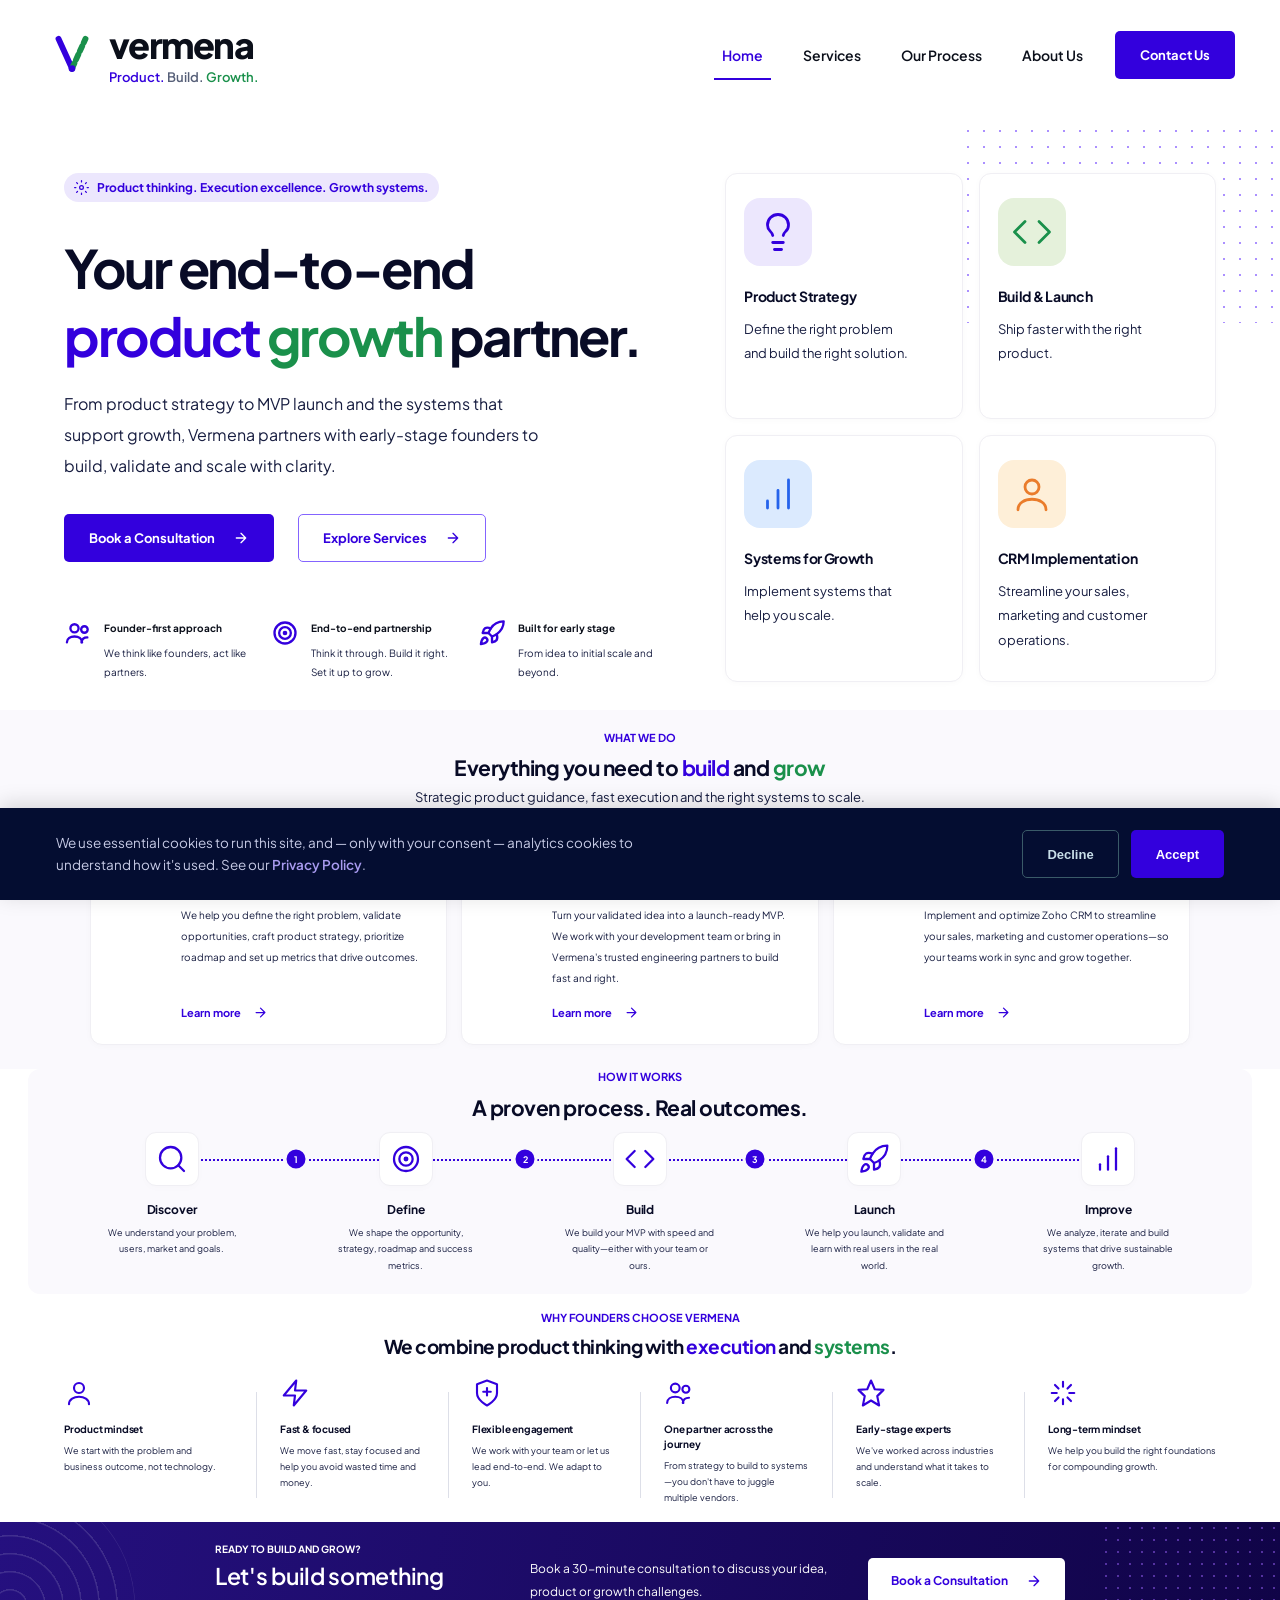
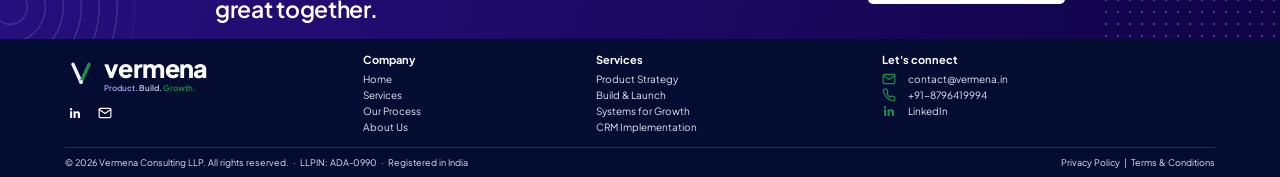
==== commit f12497df: "Redesign homepage presentation to match approved reference" ====
--- a/index.html
+++ b/index.html
@@ -52,8 +52,9 @@
 <link rel="preconnect" href="https://fonts.googleapis.com">
 <link href="https://fonts.googleapis.com/css2?family=Plus+Jakarta+Sans:wght@400;500;600;700;800&display=swap" rel="stylesheet">
 <link rel="stylesheet" href="css/site.css">
+<link rel="stylesheet" href="css/home.css">
 </head>
-<body>
+<body class="home-page">
 
 <header class="site-header">
   <a class="logo" href="index.html">
@@ -85,6 +86,7 @@
   <a href="contact.html" class="btn btn-primary">Contact Us</a>
 </div>
 
+<main>
 <!-- ============ Hero ============ -->
 <section class="hero">
   <div>
@@ -142,11 +144,11 @@
 </section>
 
 <!-- ============ What we do ============ -->
-<section class="section section--soft">
-  <div class="section-head section--center" style="margin-left:auto;margin-right:auto">
-    <div class="eyebrow" style="justify-content:center;width:100%">WHAT WE DO</div>
-    <h2 style="font-size:34px;font-weight:800;margin:0 0 12px">Everything you need to <span class="accent-purple">build</span> and <span class="accent-green">grow</span></h2>
-    <p style="color:var(--muted);font-size:15.5px;margin:0">Strategic product guidance, fast execution and the right systems to scale.</p>
+<section class="section section--soft home-offers">
+  <div class="section-head section--center">
+    <div class="eyebrow">WHAT WE DO</div>
+    <h2>Everything you need to <span class="accent-purple">build</span> and <span class="accent-green">grow</span></h2>
+    <p>Strategic product guidance, fast execution and the right systems to scale.</p>
   </div>
   <div class="grid-3">
     <div class="card offer-card">
@@ -177,10 +179,10 @@
 </section>
 
 <!-- ============ How it works ============ -->
-<section class="section section--center">
-  <div class="section-head" style="margin-left:auto;margin-right:auto">
-    <div class="eyebrow" style="justify-content:center;width:100%">HOW IT WORKS</div>
-    <h2 style="font-size:32px;font-weight:800;margin:0">A proven process. Real outcomes.</h2>
+<section class="section section--center home-process">
+  <div class="section-head">
+    <div class="eyebrow">HOW IT WORKS</div>
+    <h2>A proven process. Real outcomes.</h2>
   </div>
   <div class="process-track">
     <div class="process-dots"></div>
@@ -199,9 +201,10 @@
 </section>
 
 <!-- ============ Why founders choose Vermena ============ -->
-<section class="section section--soft">
-  <div class="section-head section--center" style="margin-left:auto;margin-right:auto">
-    <h2 style="font-size:32px;font-weight:800;margin:0">We combine product thinking with <span class="accent-purple">execution</span> and <span class="accent-green">systems</span>.</h2>
+<section class="section section--soft home-reasons">
+  <div class="section-head section--center">
+    <div class="eyebrow">WHY FOUNDERS CHOOSE VERMENA</div>
+    <h2>We combine product thinking with <span class="accent-purple">execution</span> and <span class="accent-green">systems</span>.</h2>
   </div>
   <div class="grid-3">
     <div class="diff-item">
@@ -242,6 +245,8 @@
     <svg viewBox="0 0 24 24" fill="none" stroke="currentColor" stroke-width="2" stroke-linecap="round" stroke-linejoin="round" width="16" height="16"><path d="M5 12h14M12 5l7 7-7 7"/></svg>
   </a>
 </div>
+
+</main>
 
 <footer class="site-footer">
   <div class="footer-grid">
--- a/css/home.css
+++ b/css/home.css
@@ -0,0 +1,197 @@
+/* Homepage presentation only. Shared behavior, assets and other pages are unchanged. */
+.home-page{--home-width:1200px;--home-gutter:5%;color:#080b26}
+.home-page .site-header{position:sticky;max-width:1280px;margin:auto;padding:24px 3.5%;border:0;flex-wrap:nowrap;gap:32px}
+.home-page .site-header .logo{gap:10px;flex:none}
+.home-page .site-header .logo img{width:54px;height:54px}
+.home-page .site-header .logo-word{font-size:36px;letter-spacing:-1.5px}
+.home-page .site-header .logo-tagline{font-size:13px;margin-top:5px}
+.home-page .site-nav{margin-left:auto;gap:40px;font-size:14px}
+.home-page .site-nav a{position:relative;padding:16px 0;white-space:nowrap}
+.home-page .site-nav a.active::after{content:"";position:absolute;bottom:0;left:-8px;right:-8px;height:2px;background:var(--purple)}
+.home-page .btn{font-size:13px;font-weight:700;padding:15px 24px;border-radius:5px;gap:18px;justify-content:center;min-height:48px}
+.home-page .btn-outline{border-color:#8464ff}
+.home-page .hero{position:relative;max-width:1280px;margin:auto;padding:64px var(--home-gutter) 28px;grid-template-columns:1.23fr 1fr;gap:5%;align-items:stretch}
+.home-page .hero::before{content:"";position:absolute;right:0;top:14px;width:25%;height:200px;background-image:radial-gradient(#ab90ff .8px,transparent .8px);background-size:16px 16px;pointer-events:none;z-index:-1}
+.home-page .eyebrow{font-size:11px;letter-spacing:0;color:var(--purple);font-weight:700;margin-bottom:8px}
+.home-page .eyebrow--pill{font-size:12px;padding:7px 10px;margin-bottom:32px;gap:8px;white-space:nowrap}
+.home-page .hero h1{font-size:clamp(36px,4.15vw,53px);line-height:1.28;letter-spacing:-2.3px;font-weight:700;margin:0 0 18px}
+.home-page .hero p.lead{font-size:16px;line-height:1.95;max-width:490px;color:#171d40;margin-bottom:32px}
+.home-page .hero-actions{gap:24px;margin-bottom:56px}
+.home-page .hero-badges{display:grid;grid-template-columns:repeat(3,minmax(0,1fr));gap:18px}
+.home-page .hero-badge{gap:12px;max-width:none;min-width:0}
+.home-page .hero-badge svg{width:28px;height:28px}
+.home-page .hero-badge .h{font-size:10px;line-height:1.5;margin:3px 0 8px}
+.home-page .hero-badge .d{font-size:10px;line-height:1.9;color:#171d40}
+.home-page .hero-cards{gap:16px;position:relative}
+.home-page .card{border:1px solid #f0eff4;box-shadow:0 1px 7px #17103306;border-radius:12px;background:#fff}
+.home-page .hero-cards .card{padding:24px 18px;min-height:245px}
+.home-page .hero-cards .icon-tile{width:68px;height:68px;margin-bottom:20px;border-radius:16px}
+.home-page .hero-cards .icon-tile svg{width:42px;height:42px;stroke-width:1.6}
+.home-page .hero-cards h3{font-size:14px;line-height:1.5;margin-bottom:10px;letter-spacing:-.3px}
+.home-page .hero-cards p{font-size:13px;line-height:1.85;max-width:170px;color:#171d40}
+.home-page .section-head{max-width:none;margin:0 auto 12px;text-align:center}
+.home-page .section-head h2{font-size:21px;line-height:1.4;font-weight:700;letter-spacing:-.5px;margin:0 0 4px}
+.home-page .section-head p{font-size:13px;color:#171d40;margin:0;line-height:1.7}
+.home-page .home-offers{padding:20px 7.5% 24px;background:#faf9fd}
+.home-page .home-offers>.grid-3{max-width:1100px;margin:auto;gap:14px}
+.home-page .offer-card{display:grid;grid-template-columns:56px minmax(0,1fr);grid-template-rows:48px 1fr auto;column-gap:16px;row-gap:16px;padding:20px 18px 24px;text-align:left;min-height:212px}
+.home-page .offer-card .icon-tile{grid-column:1;grid-row:1 / 4;width:56px;height:56px;background:#f3eeff;color:var(--purple);margin:0}
+.home-page .offer-card .icon-tile svg{width:30px;height:30px;stroke-width:1.7}
+.home-page .offer-card h3{grid-column:2;font-size:14px;line-height:1.65;margin:6px 0 0;letter-spacing:-.3px;align-self:center}
+.home-page .offer-card p{grid-column:2;font-size:10px;line-height:2.1;color:#171d40;margin:0}
+.home-page .offer-card .learn-more{grid-column:2;font-size:11px;gap:12px;align-self:end}
+.home-page .home-process{max-width:1230px;width:95.6%;margin:0 auto;padding:0 3% 20px;background:#faf9fd;border-radius:12px}
+.home-page .home-process .section-head{margin-bottom:10px}
+.home-page .process-track{padding:0;border:0;background:transparent}
+.home-page .process-row{gap:24px}
+.home-page .step-icon{width:54px;height:54px;border-color:#f0eff4;border-radius:11px;margin-bottom:16px;box-shadow:0 2px 8px #17103304}
+.home-page .step-icon svg{width:32px;height:32px;stroke-width:1.7}
+.home-page .process-row .step{padding:0 8px}
+.home-page .process-row .step h3{font-size:12px;margin-bottom:8px}
+.home-page .process-row .step p{font-size:9px;line-height:1.8;color:#171d40;max-width:150px;margin:auto}
+.home-page .process-dots{top:27px;left:10%;right:10%;border-width:2px}
+.home-page .step-num{top:27px;width:19px;height:19px;font-size:9px;border:3px solid #faf9fd;box-sizing:content-box}
+.home-page .home-reasons{max-width:1280px;margin:auto;padding:16px var(--home-gutter) 16px;background:#fff}
+.home-page .home-reasons .section-head{margin-bottom:16px}
+.home-page .home-reasons .section-head h2{font-size:19px}
+.home-page .home-reasons .grid-3{grid-template-columns:repeat(6,minmax(0,1fr));gap:0}
+.home-page .diff-item{display:block;position:relative;max-width:none;padding:0 24px}
+.home-page .diff-item:first-child{padding-left:0}
+.home-page .diff-item:last-child{padding-right:0}
+.home-page .diff-item+.diff-item::before{content:"";position:absolute;left:0;top:16px;bottom:8px;width:1px;background:#dddfe8}
+.home-page .diff-item svg{width:30px;height:30px;margin-bottom:10px;stroke-width:1.7}
+.home-page .diff-item .h{font-size:10px;line-height:1.5;margin-bottom:6px;letter-spacing:-.2px}
+.home-page .diff-item .d{font-size:9px;line-height:1.8;color:#171d40}
+.home-page .cta-band{position:relative;isolation:isolate;overflow:hidden;padding:14px max(5%,calc((100% - 850px)/2));display:grid;grid-template-columns:1.2fr 1.3fr auto;gap:40px;background:linear-gradient(100deg,#25107f,#100447)}
+.home-page .cta-band::before{content:"";position:absolute;z-index:-1;left:-115px;top:-40px;width:250px;height:250px;border-radius:50%;background:repeating-radial-gradient(circle,transparent 0 16px,#ffffff20 17px 18px)}
+.home-page .cta-band::after{content:"";position:absolute;z-index:-1;right:0;top:0;width:180px;height:100%;background:radial-gradient(#8050d9 1px,transparent 1px) 0 0/12px 12px;opacity:.6}
+.home-page .cta-band .eyebrow{font-size:10px;color:#fff;margin-bottom:5px}
+.home-page .cta-band h2{font-size:23px;font-weight:600;line-height:1.4;letter-spacing:-.3px}
+.home-page .cta-band p{font-size:12px;line-height:1.9;color:#fff}
+.home-page .cta-band .btn{font-size:12px;background:#fff;color:var(--purple);padding:12px 22px;min-height:46px}
+.home-page .site-footer{padding:14px var(--home-gutter) 0;background:#040d31}
+.home-page .footer-grid{max-width:1150px;margin:auto;grid-template-columns:1.2fr .9fr 1.15fr 1.55fr;gap:40px;padding-bottom:12px}
+.home-page .site-footer .logo{gap:7px;display:inline-flex}
+.home-page .site-footer .logo img{width:32px;height:32px}
+.home-page .site-footer .logo-word{font-size:25px;letter-spacing:-.6px}
+.home-page .site-footer .logo-tagline{font-size:8px;margin-top:2px}
+.home-page .footer-col h4{font-size:11px;text-transform:none;letter-spacing:0;margin:0 0 5px}
+.home-page .footer-col a{font-size:10px;padding:1px 0;line-height:1.4;color:#e1e4f2}
+.home-page .footer-col .contact-line{padding:1px 0;gap:12px;font-size:10px}
+.home-page .footer-col .contact-line svg{width:14px;height:14px;color:#1a904b}
+.home-page .footer-social{margin-top:8px;gap:10px}
+.home-page .footer-social a{width:20px;height:20px;background:transparent;display:flex;padding:0}
+.home-page .footer-social svg{width:14px;height:14px}
+.home-page .footer-bottom{max-width:1150px;margin:auto;font-size:9px;padding:9px 0;gap:12px;color:#e1e4f2}
+.home-page .footer-bottom a{color:inherit}
+.home-page a:focus-visible,.home-page button:focus-visible{outline:3px solid #9474ff;outline-offset:5px}
+.home-page .section-head>.eyebrow{display:flex;justify-content:center;line-height:1.4}
+@media(min-width:1280px){
+  .home-page .home-offers{padding-left:calc((100% - 1100px)/2);padding-right:calc((100% - 1100px)/2)}
+}
+@media(max-width:1100px) and (min-width:901px){
+  .home-page .site-nav{gap:28px}
+  .home-page .site-header{gap:28px;padding-top:20px;padding-bottom:20px}
+  .home-page .hero{padding-top:28px;padding-bottom:22px;padding-right:7.5%;gap:4%;grid-template-columns:1.22fr 1fr}
+  .home-page .hero h1{font-size:43px}
+  .home-page .eyebrow--pill{font-size:10px;padding:5px 8px;margin-bottom:24px}
+  .home-page .hero p.lead{font-size:14px}
+  .home-page .hero-cards .card{min-height:224px;padding:20px 16px}
+  .home-page .hero-cards .icon-tile{width:62px;height:62px}
+  .home-page .hero-actions{gap:20px;margin-bottom:48px}
+  .home-page .hero .btn{padding:13px 20px;font-size:11px}
+  .home-page .hero-badges{gap:14px}
+  .home-page .hero-badge{gap:9px}
+  .home-page .hero-badge .h,.home-page .hero-badge .d{font-size:9px}
+  .home-page .offer-card{column-gap:12px;padding:18px 16px;grid-template-columns:48px minmax(0,1fr)}
+  .home-page .offer-card .icon-tile{width:48px;height:48px}
+  .home-page .offer-card h3{font-size:13px}
+  .home-page .offer-card p{font-size:9px}
+  .home-page .diff-item{padding:0 20px}
+  .home-page .cta-band{padding-left:14%;padding-right:14%;gap:32px}
+  .home-page .cta-band h2{font-size:20px}
+  .home-page .cta-band p{font-size:11px}
+  .home-page .cta-band .btn{font-size:10px;padding:12px 20px}
+}
+@media(max-width:900px){
+  .home-page .site-header{padding:18px 5%;gap:16px}
+  .home-page .site-header .logo-word{font-size:30px}
+  .home-page .site-header .logo img{width:44px;height:44px}
+  .home-page .header-actions{margin-left:auto}
+  .home-page .mobile-menu:not([hidden]){position:relative;top:0;padding:16px 5%;box-shadow:none}
+  .home-page .hero{padding:32px 5%;grid-template-columns:1fr;gap:32px}
+  .home-page .hero h1{font-size:clamp(36px,6vw,48px);letter-spacing:-1.8px}
+  .home-page .hero p.lead{max-width:600px}
+  .home-page .hero-actions{margin-bottom:32px}
+  .home-page .hero-badge .h{font-size:12px}
+  .home-page .hero-badge .d{font-size:12px}
+  .home-page .hero-cards{grid-template-columns:repeat(2,minmax(0,1fr))}
+  .home-page .hero-cards .card{min-height:200px;padding:24px}
+  .home-page .hero-cards p{max-width:none;font-size:14px}
+  .home-page .hero-cards h3{font-size:17px}
+  .home-page .home-offers{padding:32px 5%}
+  .home-page .home-offers>.grid-3{grid-template-columns:1fr}
+  .home-page .offer-card{min-height:0;padding:24px;grid-template-rows:auto 1fr auto;grid-template-columns:56px 1fr;row-gap:12px}
+  .home-page .offer-card h3{font-size:18px}
+  .home-page .offer-card p{font-size:14px;line-height:1.8}
+  .home-page .offer-card .learn-more{font-size:14px;min-height:32px}
+  .home-page .home-process{width:90%;margin:0 auto;padding:24px}
+  .home-page .process-row{grid-template-columns:repeat(3,minmax(0,1fr));gap:28px}
+  .home-page .process-row .step p{font-size:12px}
+  .home-page .process-row .step h3{font-size:15px}
+  .home-page .home-reasons{padding:32px 5%}
+  .home-page .home-reasons .grid-3{grid-template-columns:repeat(3,minmax(0,1fr));gap:24px 0}
+  .home-page .diff-item{padding:0 20px}
+  .home-page .diff-item:nth-child(3n+1){padding-left:0}
+  .home-page .diff-item:nth-child(3n+1)::before{display:none}
+  .home-page .diff-item .h{font-size:13px}
+  .home-page .diff-item .d{font-size:12px}
+  .home-page .cta-band{padding:28px 5%;grid-template-columns:1fr 1fr;gap:20px}
+  .home-page .cta-band .btn{justify-self:start}
+  .home-page .cta-band p{font-size:14px}
+  .home-page .site-footer{padding-top:28px}
+  .home-page .footer-grid{grid-template-columns:1fr 1fr;gap:28px}
+  .home-page .footer-col h4{font-size:14px;margin-bottom:10px}
+  .home-page .footer-col a{font-size:13px;padding:5px 0}
+  .home-page .footer-col .contact-line{padding:5px 0}
+  .home-page .footer-social a{width:32px;height:32px}
+  .home-page .footer-bottom{font-size:11px;padding:16px 0;line-height:1.8}
+}
+@media(max-width:600px){
+  .home-page .site-header .logo-tagline{font-size:11px}
+  .home-page .eyebrow--pill{white-space:normal;font-size:10px;line-height:1.6;margin-bottom:24px}
+  .home-page .eyebrow--pill svg{flex:none}
+  .home-page .hero h1{font-size:36px;letter-spacing:-1.6px}
+  .home-page .hero p.lead{font-size:15px;line-height:1.8}
+  .home-page .hero-actions{gap:12px;display:grid;grid-template-columns:1fr}
+  .home-page .hero-badges{grid-template-columns:1fr;gap:20px}
+  .home-page .hero-badge .h{margin:0 0 4px}
+  .home-page .hero-badge .d{font-size:13px}
+  .home-page .hero-cards{gap:12px}
+  .home-page .hero-cards .card{padding:18px 14px;min-height:0}
+  .home-page .hero-cards .icon-tile{width:52px;height:52px}
+  .home-page .hero-cards .icon-tile svg{width:32px;height:32px}
+  .home-page .hero-cards h3{font-size:14px}
+  .home-page .hero-cards p{font-size:12px;line-height:1.8}
+  .home-page .section-head h2,.home-page .home-reasons .section-head h2{font-size:24px}
+  .home-page .section-head p{font-size:14px}
+  .home-page .offer-card{padding:20px;column-gap:14px;grid-template-columns:44px minmax(0,1fr)}
+  .home-page .offer-card .icon-tile{width:44px;height:44px}
+  .home-page .offer-card h3{font-size:16px;margin:0}
+  .home-page .offer-card p,.home-page .offer-card .learn-more{grid-column:1 / -1}
+  .home-page .offer-card .icon-tile{grid-row:1}
+  .home-page .process-row{grid-template-columns:1fr;text-align:left}
+  .home-page .process-row .step{display:grid;grid-template-columns:54px 1fr;gap:4px 18px;padding:0;text-align:left}
+  .home-page .step-icon{grid-row:1 / 3;margin:0}
+  .home-page .process-row .step h3{align-self:end;margin:0}
+  .home-page .process-row .step p{grid-column:2;max-width:none;margin:0;font-size:13px}
+  .home-page .home-process .section-head{margin-bottom:24px}
+  .home-page .home-reasons .grid-3{grid-template-columns:repeat(2,minmax(0,1fr));gap:24px}
+  .home-page .diff-item,.home-page .diff-item:nth-child(3n+1){padding:0}
+  .home-page .diff-item+.diff-item::before{display:none}
+  .home-page .cta-band{grid-template-columns:1fr;gap:16px}
+  .home-page .cta-band h2{font-size:25px}
+  .home-page .footer-grid{gap:24px 16px}
+  .home-page .footer-col:first-child,.home-page .footer-col:last-child{grid-column:1 / -1}
+}
+@media(prefers-reduced-motion:reduce){html:has(.home-page){scroll-behavior:auto}}
